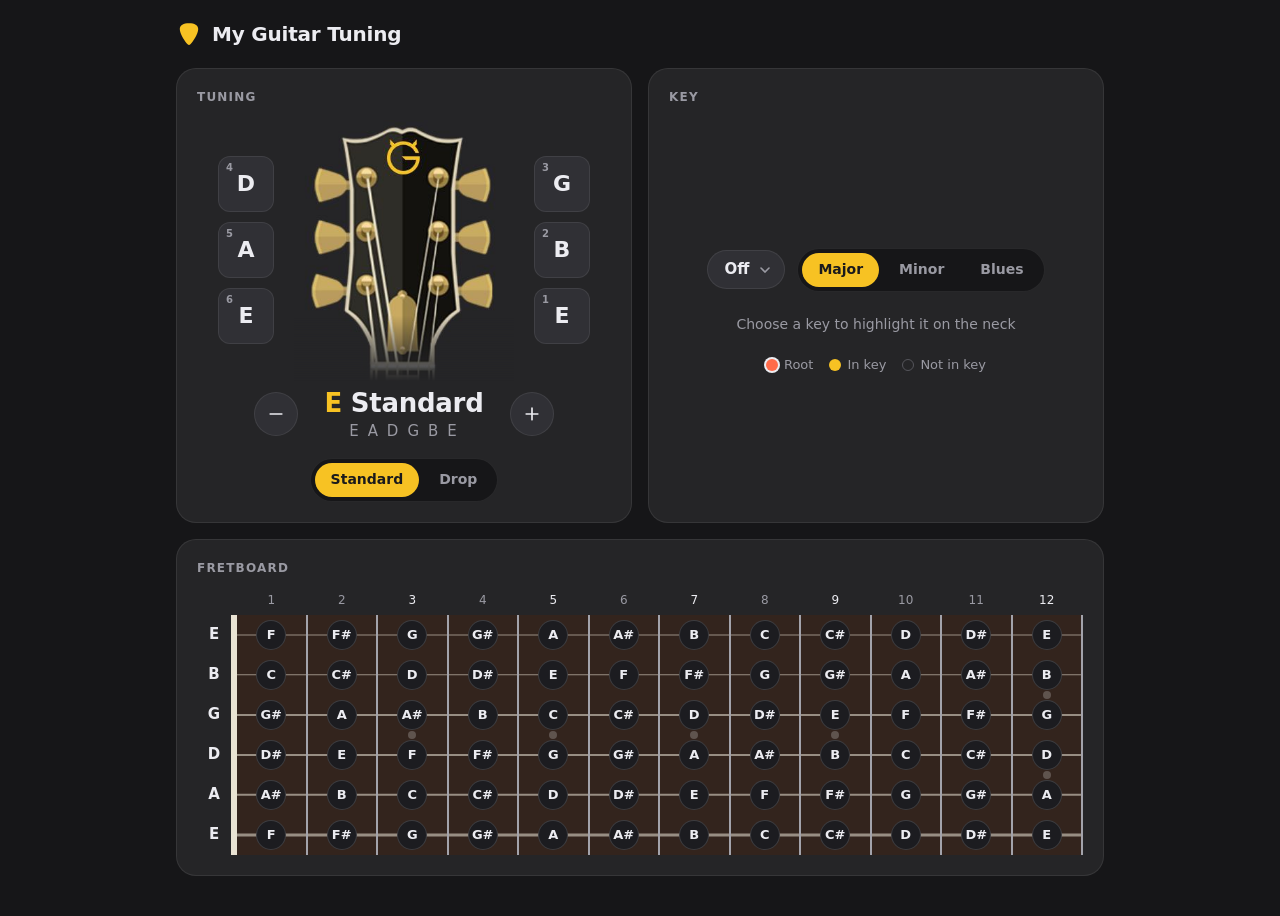
==== index.html @ 1405ee87 "Add key highlighting and redesign the UI Key highlighting: - choose a root (or Off) and Major / Mino" ====
<!DOCTYPE html>
<html lang="en">

<head>
    <meta charset="UTF-8">
    <meta name="viewport" content="width=device-width, initial-scale=1.0">
    <meta name="theme-color" content="#161618">
    <title>My Guitar Tuning</title>
    <link rel="icon" href="img/favicon.svg" type="image/svg+xml">
    <link rel="icon" href="img/favicon.png" sizes="64x64">
    <link rel="stylesheet" href="./css/reset.css">
    <link rel="stylesheet" href="./css/style.css">
    <link rel="stylesheet" href="./css/neck.css">
    <!-- neck.js раньше main.js: main.js при запуске вызывает highlightKey() из neck.js -->
    <script defer src="js/neck.js"></script>
    <script defer src="js/main.js"></script>
</head>

<body>
    <header class="header">
        <div class="container header__inner">
            <svg class="header__logo" viewBox="0 0 24 24" aria-hidden="true">
                <path d="M12 2C6.9 2 3.5 3.7 3.5 7.3c0 4.8 5.1 12 7.2 14.1a1.8 1.8 0 0 0 2.6 0c2.1-2.1 7.2-9.3 7.2-14.1C20.5 3.7 17.1 2 12 2z" fill="currentColor"/>
            </svg>
            <h1 class="header__title">My Guitar Tuning</h1>
        </div>
    </header>

    <main class="main container">
        <section class="card tuning" aria-labelledby="tuningTitle">
            <h2 class="card__title" id="tuningTitle">Tuning</h2>
            <div class="app__inner">
                <ul class="app__notes">
                    <li class="app__notes-item app__notes-item_string4" data-string="4">D</li>
                    <li class="app__notes-item app__notes-item_string5" data-string="5">A</li>
                    <li class="app__notes-item app__notes-item_string6" data-string="6">E</li>
                </ul>

                <img class="app__img" src="img/img.JPG" alt="Изображение головки грифа гитары">

                <ul class="app__notes">
                    <li class="app__notes-item app__notes-item_string3" data-string="3">G</li>
                    <li class="app__notes-item app__notes-item_string2" data-string="2">B</li>
                    <li class="app__notes-item app__notes-item_string1" data-string="1">E</li>
                </ul>
            </div>

            <div class="control">
                <button class="control__btn control__btn_prev" aria-label="Tune down a semitone">
                    <svg viewBox="0 0 24 24" aria-hidden="true"><path d="M5 12h14"/></svg>
                </button>
                <div class="control__title">
                    <div class="control__name">
                        <span class="control__drop" hidden>Drop</span>
                        <span class="control__root" id="currentTuning">E</span>
                        <span class="control__std">Standard</span>
                    </div>
                    <span class="control__notes">E A D G B E</span>
                </div>
                <button class="control__btn control__btn_next" aria-label="Tune up a semitone">
                    <svg viewBox="0 0 24 24" aria-hidden="true"><path d="M12 5v14M5 12h14"/></svg>
                </button>
            </div>

            <div class="segmented tuning-type" role="group" aria-label="Tuning type">
                <button class="segmented__btn" data-drop="false" aria-pressed="true">Standard</button>
                <button class="segmented__btn" data-drop="true" aria-pressed="false">Drop</button>
            </div>
        </section>

        <section class="card key" aria-labelledby="keyTitle">
            <h2 class="card__title" id="keyTitle">Key</h2>
            <div class="key__body">
                <div class="key__inner">
                    <select class="key__select" id="keyRoot" aria-label="Key root note">
                        <option value="">Off</option>
                            <option>C</option>
                            <option>C#</option>
                            <option>D</option>
                            <option>D#</option>
                            <option>E</option>
                            <option>F</option>
                            <option>F#</option>
                            <option>G</option>
                            <option>G#</option>
                            <option>A</option>
                            <option>A#</option>
                            <option>B</option>
                    </select>
                    <div class="segmented key__types" role="group" aria-label="Scale">
                        <button class="segmented__btn" data-scale="major" aria-pressed="true">Major</button>
                        <button class="segmented__btn" data-scale="minor" aria-pressed="false">Minor</button>
                        <button class="segmented__btn" data-scale="blues" aria-pressed="false">Blues</button>
                    </div>
                </div>
                <div class="key__notes" aria-live="polite">
                    <span class="key__hint">Choose a key to highlight it on the neck</span>
                </div>
                <ul class="key__legend">
                    <li class="key__legend-item key__legend-item_root">Root</li>
                    <li class="key__legend-item key__legend-item_scale">In key</li>
                    <li class="key__legend-item key__legend-item_out">Not in key</li>
                </ul>
            </div>
        </section>

        <section class="card guitar-neck" aria-labelledby="neckTitle">
            <h2 class="card__title" id="neckTitle">Fretboard</h2>
            <div class="guitar-neck__inner">
                <div class="fret fret_0">
                    <div class="string string1">
                        <!-- <div class="fret-number">0</div> -->
                        <div class="note">E</div>
                    </div>
                    <div class="string string2">
                        <div class="note">B</div>
                    </div>
                    <div class="string string3">
                        <div class="note">G</div>
                    </div>
                    <div class="string string4">
                        <div class="note">D</div>
                    </div>
                    <div class="string string5">
                        <div class="note">A</div>
                    </div>
                    <div class="string string6">
                        <div class="note">E</div>
                    </div>
                </div>
                <div class="fret fret_1">
                    <div class="string string1">
                        <div class="fret-number">1</div>
                        <div class="note">F</div>
                    </div>
                    <div class="string string2">
                        <div class="note">C</div>
                    </div>
                    <div class="string string3">
                        <div class="note">G#</div>
                    </div>
                    <div class="string string4">
                        <div class="note">D#</div>
                    </div>
                    <div class="string string5">
                        <div class="note">A#</div>
                    </div>
                    <div class="string string6">
                        <div class="note">F</div>
                    </div>
                </div>
                <div class="fret fret_2">
                    <div class="string string1">
                        <div class="fret-number">2</div>
                        <div class="note">F#</div>
                    </div>
                    <div class="string string2">
                        <div class="note">C#</div>
                    </div>
                    <div class="string string3">
                        <div class="note">A</div>
                    </div>
                    <div class="string string4">
                        <div class="note">E</div>
                    </div>
                    <div class="string string5">
                        <div class="note">B</div>
                    </div>
                    <div class="string string6">
                        <div class="note">F#</div>
                    </div>
                </div>
                <div class="fret fret_3">
                    <div class="string string1">
                        <div class="fret-number">3</div>
                        <div class="note">G</div>
                    </div>
                    <div class="string string2">
                        <div class="note">D</div>
                    </div>
                    <div class="string string3">
                        <div class="note">A#</div>
                    </div>
                    <div class="string string4">
                        <div class="note">F</div>
                    </div>
                    <div class="string string5">
                        <div class="note">C</div>
                    </div>
                    <div class="string string6">
                        <div class="note">G</div>
                    </div>
                </div>
                <div class="fret fret_4">
                    <div class="string string1">
                        <div class="fret-number">4</div>
                        <div class="note">G#</div>
                    </div>
                    <div class="string string2">
                        <div class="note">D#</div>
                    </div>
                    <div class="string string3">
                        <div class="note">B</div>
                    </div>
                    <div class="string string4">
                        <div class="note">F#</div>
                    </div>
                    <div class="string string5">
                        <div class="note">C#</div>
                    </div>
                    <div class="string string6">
                        <div class="note">G#</div>
                    </div>
                </div>
                <div class="fret fret_5">
                    <div class="string string1">
                        <div class="fret-number">5</div>
                        <div class="note">A</div>
                    </div>
                    <div class="string string2">
                        <div class="note">E</div>
                    </div>
                    <div class="string string3">
                        <div class="note">C</div>
                    </div>
                    <div class="string string4">
                        <div class="note">G</div>
                    </div>
                    <div class="string string5">
                        <div class="note">D</div>
                    </div>
                    <div class="string string6">
                        <div class="note">A</div>
                    </div>
                </div>
                <div class="fret fret_6">
                    <div class="string string1">
                        <div class="fret-number">6</div>
                        <div class="note">A#</div>
                    </div>
                    <div class="string string2">
                        <div class="note">F</div>
                    </div>
                    <div class="string string3">
                        <div class="note">C#</div>
                    </div>
                    <div class="string string4">
                        <div class="note">G#</div>
                    </div>
                    <div class="string string5">
                        <div class="note">D#</div>
                    </div>
                    <div class="string string6">
                        <div class="note">A#</div>
                    </div>
                </div>
                <div class="fret fret_7">
                    <div class="string string1">
                        <div class="fret-number">7</div>
                        <div class="note">B</div>
                    </div>
                    <div class="string string2">
                        <div class="note">F#</div>
                    </div>
                    <div class="string string3">
                        <div class="note">D</div>
                    </div>
                    <div class="string string4">
                        <div class="note">A</div>
                    </div>
                    <div class="string string5">
                        <div class="note">E</div>
                    </div>
                    <div class="string string6">
                        <div class="note">B</div>
                    </div>
                </div>
                <div class="fret fret_8">
                    <div class="string string1">
                        <div class="fret-number">8</div>
                        <div class="note">C</div>
                    </div>
                    <div class="string string2">
                        <div class="note">G</div>
                    </div>
                    <div class="string string3">
                        <div class="note">D#</div>
                    </div>
                    <div class="string string4">
                        <div class="note">A#</div>
                    </div>
                    <div class="string string5">
                        <div class="note">F</div>
                    </div>
                    <div class="string string6">
                        <div class="note">C</div>
                    </div>
                </div>
                <div class="fret fret_9">
                    <div class="string string1">
                        <div class="fret-number">9</div>
                        <div class="note">C#</div>
                    </div>
                    <div class="string string2">
                        <div class="note">G#</div>
                    </div>
                    <div class="string string3">
                        <div class="note">E</div>
                    </div>
                    <div class="string string4">
                        <div class="note">B</div>
                    </div>
                    <div class="string string5">
                        <div class="note">F#</div>
                    </div>
                    <div class="string string6">
                        <div class="note">C#</div>
                    </div>
                </div>
                <div class="fret fret_10">
                    <div class="string string1">
                        <div class="fret-number">10</div>
                        <div class="note">D</div>
                    </div>
                    <div class="string string2">
                        <div class="note">A</div>
                    </div>
                    <div class="string string3">
                        <div class="note">F</div>
                    </div>
                    <div class="string string4">
                        <div class="note">C</div>
                    </div>
                    <div class="string string5">
                        <div class="note">G</div>
                    </div>
                    <div class="string string6">
                        <div class="note">D</div>
                    </div>
                </div>
                <div class="fret fret_11">
                    <div class="string string1">
                        <div class="fret-number">11</div>
                        <div class="note">D#</div>
                    </div>
                    <div class="string string2">
                        <div class="note">A#</div>
                    </div>
                    <div class="string string3">
                        <div class="note">F#</div>
                    </div>
                    <div class="string string4">
                        <div class="note">C#</div>
                    </div>
                    <div class="string string5">
                        <div class="note">G#</div>
                    </div>
                    <div class="string string6">
                        <div class="note">D#</div>
                    </div>
                </div>
                <div class="fret fret_12">
                    <div class="string string1">
                        <div class="fret-number">12</div>
                        <div class="note">E</div>
                    </div>
                    <div class="string string2">
                        <div class="note">B</div>
                    </div>
                    <div class="string string3">
                        <div class="note">G</div>
                    </div>
                    <div class="string string4">
                        <div class="note">D</div>
                    </div>
                    <div class="string string5">
                        <div class="note">A</div>
                    </div>
                    <div class="string string6">
                        <div class="note">E</div>
                    </div>
                </div>
            </div>
        </section>
    </main>
</body>

</html>
---- css/style.css ----
:root {
  color-scheme: dark;

  /* поверхности */
  --page: #161618;
  --surface: #252527; /* = фон картинки img.JPG: не менять, иначе вокруг картинки будет виден прямоугольник */
  --surface-2: #303035;
  --surface-3: #3b3b41;
  --line: rgba(255, 255, 255, 0.08);

  /* текст */
  --text: #ececf1;
  --text-muted: #9a9aa3;

  /* акценты */
  --accent: #f7c223;      /* золотой, как логотип на головке грифа */
  --accent-ink: #1a1a1c;  /* текст на золотой/красной заливке */
  --root: #ff6b4a;        /* тоника выбранной тональности */
  --muted: #55555b;       /* ноты не из тональности */

  --radius: 20px;
  --radius-sm: 12px;
  --ease: 0.18s ease;
}

html {
  box-sizing: border-box;
  -webkit-text-size-adjust: 100%;
}

*,
*::before,
*::after {
  box-sizing: inherit;
}

[hidden] {
  display: none !important;
}

a {
  color: inherit;
  text-decoration: none;
}

li {
  list-style: none;
}

img {
  max-width: 100%;
}

button {
  color: inherit;
  font: inherit;
  background-color: transparent;
  border: none;
  cursor: pointer;
  padding: 0;
}

:focus-visible {
  outline: 2px solid var(--accent);
  outline-offset: 2px;
}

body {
  font-family: system-ui, -apple-system, "Segoe UI", Roboto, "Helvetica Neue", Arial, sans-serif;
  font-size: 16px;
  line-height: 1.4;
  color: var(--text);
  background-color: var(--page);
  -webkit-font-smoothing: antialiased;
}

.container {
  max-width: 960px;
  padding: 0 16px;
  margin: 0 auto;
}

/* шапка */
.header {
  padding: 20px 0 4px;
}

.header__inner {
  display: flex;
  align-items: center;
  gap: 10px;
}

.header__logo {
  flex: none;
  width: 26px;
  height: 26px;
  color: var(--accent);
}

.header__title {
  font-size: 20px;
  font-weight: 700;
  letter-spacing: -0.01em;
}

/* сетка карточек: на широком экране «Tuning» и «Key» рядом, гриф во всю ширину */
.main {
  display: grid;
  gap: 16px;
  padding-top: 16px;
  padding-bottom: 40px;
}

.card {
  min-width: 0;
  padding: 20px;
  background-color: var(--surface);
  border: 1px solid var(--line);
  border-radius: var(--radius);
}

.card__title {
  margin-bottom: 14px;
  font-size: 12px;
  font-weight: 600;
  letter-spacing: 0.1em;
  text-transform: uppercase;
  color: var(--text-muted);
}

/* сегментный переключатель: активная кнопка — aria-pressed="true" */
.segmented {
  display: flex;
  width: fit-content;
  gap: 4px;
  padding: 4px;
  background-color: var(--page);
  border: 1px solid var(--line);
  border-radius: 999px;
}

.segmented__btn {
  padding: 7px 16px;
  border-radius: 999px;
  font-size: 14px;
  font-weight: 600;
  color: var(--text-muted);
  transition: background-color var(--ease), color var(--ease);
}

.segmented__btn[aria-pressed="true"] {
  background-color: var(--accent);
  color: var(--accent-ink);
}

/* карточка строя */
.app__inner {
  display: flex;
  align-items: center;
  justify-content: center;
  gap: 20px;
}

.app__notes {
  display: flex;
  flex-direction: column;
  gap: 10px;
}

.app__notes-item {
  position: relative;
  width: 56px;
  height: 56px;
  display: grid;
  place-items: center;
  background-color: var(--surface-2);
  border: 1px solid var(--line);
  border-radius: var(--radius-sm);
  font-size: 22px;
  font-weight: 600;
}

/* номер струны в углу; текст окошка перезаписывает JS, псевдоэлемент остаётся */
.app__notes-item::before {
  content: attr(data-string);
  position: absolute;
  top: 4px;
  left: 7px;
  font-size: 10px;
  font-weight: 600;
  color: var(--text-muted);
}

.app__img {
  display: block;
  width: 220px;
  min-width: 0;
  /* гриф на картинке плавно растворяется внизу, а не обрезается */
  -webkit-mask-image: linear-gradient(to bottom, #000 75%, transparent);
  mask-image: linear-gradient(to bottom, #000 75%, transparent);
}

.control {
  display: flex;
  align-items: center;
  justify-content: center;
  gap: 16px;
  margin-top: 4px;
}

.control__btn {
  flex: none;
  width: 44px;
  height: 44px;
  display: grid;
  place-items: center;
  background-color: var(--surface-2);
  border: 1px solid var(--line);
  border-radius: 50%;
  transition: background-color var(--ease), transform 0.1s ease;
}

.control__btn svg {
  width: 20px;
  height: 20px;
  fill: none;
  stroke: currentColor;
  stroke-width: 2;
  stroke-linecap: round;
}

.control__btn:active {
  transform: scale(0.94);
}

.control__title {
  min-width: 180px;
  text-align: center;
}

.control__name {
  font-size: 26px;
  font-weight: 700;
  letter-spacing: -0.01em;
}

.control__root {
  color: var(--accent);
}

.control__notes {
  display: block;
  font-size: 15px;
  letter-spacing: 0.14em;
  color: var(--text-muted);
}

.tuning-type {
  margin: 16px auto 0;
}

/* карточка тональности */
.key {
  display: flex;
  flex-direction: column;
}

.key__body {
  flex: 1;
  display: flex;
  flex-direction: column;
  justify-content: center;
  gap: 16px;
}

.key__inner {
  display: flex;
  flex-wrap: wrap;
  align-items: center;
  justify-content: center;
  gap: 12px;
}

/* стрелка — svg цвета --text-muted */
.key__select {
  -webkit-appearance: none;
  appearance: none;
  padding: 8px 34px 8px 16px;
  background: var(--surface-2) url("data:image/svg+xml,%3Csvg xmlns='http://www.w3.org/2000/svg' width='10' height='6'%3E%3Cpath d='M1 1l4 4 4-4' fill='none' stroke='%239a9aa3' stroke-width='1.6' stroke-linecap='round'/%3E%3C/svg%3E") no-repeat right 14px center;
  border: 1px solid var(--line);
  border-radius: 999px;
  font: inherit;
  font-size: 15px;
  font-weight: 600;
  color: var(--text);
  cursor: pointer;
  transition: background-color var(--ease);
}

.key__select option {
  color: var(--text);
  background-color: var(--surface);
}

.key__notes {
  display: flex;
  flex-wrap: wrap;
  justify-content: center;
  gap: 6px;
  min-height: 32px;
}

/* ноты гаммы — фишки тех же цветов, что и на грифе */
.key__note {
  min-width: 32px;
  height: 32px;
  padding: 0 8px;
  display: grid;
  place-items: center;
  background-color: var(--accent);
  border-radius: 999px;
  font-size: 14px;
  font-weight: 700;
  color: var(--accent-ink);
}

.key__note_root {
  background-color: var(--root);
  box-shadow: inset 0 0 0 2px var(--text);
}

.key__hint {
  font-size: 14px;
  line-height: 32px;
  color: var(--text-muted);
}

.key__legend {
  display: flex;
  flex-wrap: wrap;
  justify-content: center;
  gap: 6px 16px;
  font-size: 13px;
  color: var(--text-muted);
}

.key__legend-item {
  display: flex;
  align-items: center;
  gap: 6px;
}

.key__legend-item::before {
  content: "";
  width: 12px;
  height: 12px;
  border-radius: 50%;
}

.key__legend-item_root::before {
  background-color: var(--root);
  box-shadow: 0 0 0 2px var(--text);
}

.key__legend-item_scale::before {
  background-color: var(--accent);
}

.key__legend-item_out::before {
  border: 1px solid var(--muted);
}

/* наведение — только там, где есть мышь */
@media (hover: hover) {
  .segmented__btn:hover:not([aria-pressed="true"]) {
    color: var(--text);
  }

  .control__btn:hover,
  .key__select:hover {
    background-color: var(--surface-3);
  }
}

@media (min-width: 900px) {
  .main {
    grid-template-columns: 1fr 1fr;
  }

  .guitar-neck {
    grid-column: 1 / -1;
  }
}

@media (max-width: 400px) {
  .card {
    padding: 16px;
  }

  .app__inner {
    gap: 12px;
  }

  .app__notes-item {
    width: 48px;
    height: 48px;
    font-size: 20px;
  }

  .app__img {
    width: 170px;
  }

  .control {
    gap: 8px;
  }

  .control__title {
    min-width: 0;
  }

  .control__name {
    font-size: 22px;
  }
}

@media (prefers-reduced-motion: reduce) {
  *,
  *::before,
  *::after {
    transition: none !important;
  }
}
---- css/neck.css ----
/* Гриф. Две раскладки на одной разметке:
   - горизонтальная (по умолчанию): лады — колонки, струны — строки, 1-я (тонкая E) сверху;
   - вертикальная (≤ 560px): лады — строки сверху вниз, струны — колонки, 6-я слева, как в аккордовых схемах.
   Размеры — переменные на .guitar-neck__inner, media-запросы меняют только их и направление. */
.guitar-neck__inner {
    --board: #33241d;            /* палисандровая накладка */
    --fret-wire: #a3a3ab;
    --nut: #e9e3d3;              /* костяной порожек */
    --string: rgba(236, 230, 216, 0.55);
    --inlay: rgba(255, 255, 255, 0.22);
    --open-size: 40px;           /* колонка открытых струн (лад 0) */
    --row: 40px;                 /* расстояние между струнами */
    --note: 30px;
    --note-font: 13px;

    display: flex;
    padding-top: 24px;           /* место под номера ладов */
}

.fret {
    position: relative;
    flex: 1 1 0;
    min-width: 0;
    background-color: var(--board);
    border-right: 2px solid var(--fret-wire);
}

.fret_0 {
    flex: 0 0 var(--open-size);
    background-color: transparent;
    border-right: 6px solid var(--nut);
}

.string {
    position: relative;
    height: var(--row);
}

/* струна — линия через центр клетки, толщина растёт от 1-й к 6-й */
.string::before {
    content: "";
    position: absolute;
    top: 50%;
    left: 0;
    right: 0;
    height: var(--gauge);
    transform: translateY(-50%);
    background-color: var(--string);
}

.string1 { --gauge: 1px; }
.string2 { --gauge: 1.5px; }
.string3 { --gauge: 2px; }
.string4 { --gauge: 2px; }
.string5 { --gauge: 2.5px; }
.string6 { --gauge: 3px; }

.fret_0 .string::before {
    display: none;
}

/* перламутровые точки: одна на 3, 5, 7, 9 ладу, две на 12-м */
.fret_3::after,
.fret_5::after,
.fret_7::after,
.fret_9::after,
.fret_12::before,
.fret_12::after {
    content: "";
    position: absolute;
    top: 50%;
    left: 50%;
    width: 8px;  /* помещается в зазор между кружками нот на любой ширине */
    height: 8px;
    border-radius: 50%;
    background-color: var(--inlay);
    transform: translate(-50%, -50%);
}

.fret_12::before { top: 33.333%; }
.fret_12::after { top: 66.667%; }

/* номер лада стоит в клетке 1-й струны и выносится за край грифа */
.fret-number {
    position: absolute;
    bottom: 100%;
    left: 0;
    right: 0;
    padding-bottom: 6px;
    text-align: center;
    font-size: 12px;
    font-variant-numeric: tabular-nums;
    color: var(--text-muted);
}

.fret_3 .fret-number,
.fret_5 .fret-number,
.fret_7 .fret-number,
.fret_9 .fret-number,
.fret_12 .fret-number {
    color: var(--text);
}

.note {
    position: absolute;
    top: 50%;
    left: 50%;
    z-index: 1;
    width: var(--note);
    height: var(--note);
    display: grid;
    place-items: center;
    transform: translate(-50%, -50%);
    background-color: #1c1c20;
    border: 1px solid rgba(255, 255, 255, 0.14);
    border-radius: 50%;
    font-size: var(--note-font);
    font-weight: 600;
    line-height: 1;
    transition: background-color var(--ease), border-color var(--ease), color var(--ease), box-shadow var(--ease);
}

/* открытые струны — подписи без кружка */
.fret_0 .note {
    background-color: transparent;
    border-color: transparent;
    font-size: 15px;
    font-weight: 700;
}

/* Подсветка тональности. Классы ставит highlightKey() из neck.js.
   Красная заливка с кольцом — тоника, золотая — остальные ноты тональности, серые — не из тональности. */
.note.note_scale {
    background-color: var(--accent);
    border-color: var(--accent);
    color: var(--accent-ink);
}

.note.note_root {
    background-color: var(--root);
    border-color: var(--root);
    color: var(--accent-ink);
    font-weight: 700;
    /* кольцо — чтобы тонику было видно и без различения красного и жёлтого */
    box-shadow: 0 0 0 2px var(--text);
}

.note.note_out {
    border-color: rgba(255, 255, 255, 0.06);
    color: var(--muted);
}

/* на ладу 0 кружков нет — те же цвета у текста */
.fret_0 .note.note_scale,
.fret_0 .note.note_root,
.fret_0 .note.note_out {
    background-color: transparent;
    border-color: transparent;
    box-shadow: none;
}

.fret_0 .note.note_scale { color: var(--accent); }
.fret_0 .note.note_root { color: var(--root); }

@media (max-width: 760px) {
    .guitar-neck__inner {
        --open-size: 34px;
        --row: 36px;
        --note: 26px;
        --note-font: 12px;
    }
}

/* телефоны: гриф вертикально */
@media (max-width: 560px) {
    .guitar-neck__inner {
        --open-size: 40px;       /* высота строки открытых струн */
        --fret-size: 46px;       /* высота лада */
        --note: 30px;
        --note-font: 13px;

        flex-direction: column;
        padding-top: 0;
        padding-right: 28px;     /* место под номера ладов справа */
    }

    .fret {
        display: flex;
        flex: 0 0 var(--fret-size);
        flex-direction: row-reverse; /* в разметке струны идут 1→6, а слева должна быть 6-я */
        border-right: none;
        border-bottom: 2px solid var(--fret-wire);
    }

    .fret_0 {
        flex-basis: var(--open-size);
        border-right: none;
        border-bottom: 6px solid var(--nut);
    }

    .string {
        flex: 1 1 0;
        height: auto;
    }

    .string::before {
        top: 0;
        bottom: 0;
        left: 50%;
        right: auto;
        width: var(--gauge);
        height: auto;
        transform: translateX(-50%);
    }

    .fret-number {
        top: 50%;
        bottom: auto;
        left: 100%;
        right: auto;
        padding: 0 0 0 10px;
        transform: translateY(-50%);
        text-align: left;
    }

    .fret_12::before { top: 50%; left: 33.333%; }
    .fret_12::after { top: 50%; left: 66.667%; }
}

@media (max-width: 360px) {
    .guitar-neck__inner {
        --note: 28px;
        --note-font: 12px;
    }
}
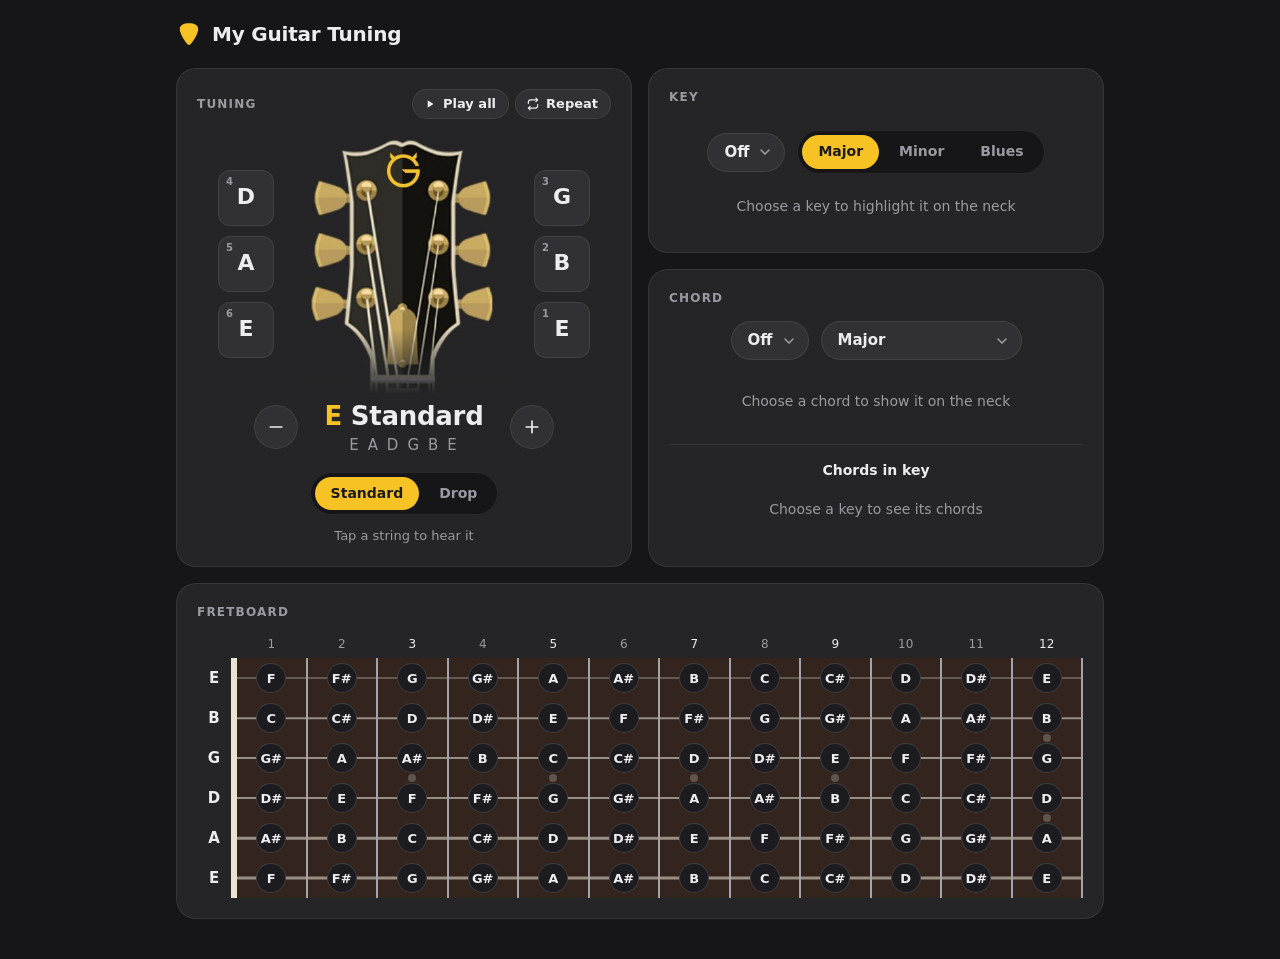
==== commit 8ed72852: "Звук, теория, правки грифа и стилей" ====
--- a/index.html
+++ b/index.html
@@ -11,9 +11,12 @@
     <link rel="stylesheet" href="./css/reset.css">
     <link rel="stylesheet" href="./css/style.css">
     <link rel="stylesheet" href="./css/neck.css">
-    <!-- neck.js раньше main.js: main.js при запуске вызывает highlightKey() из neck.js -->
+    <!-- порядок важен: theory.js → neck.js → main.js (main.js при запуске вызывает highlightNeck() из neck.js) -->
+    <script defer src="js/theory.js"></script>
     <script defer src="js/neck.js"></script>
     <script defer src="js/main.js"></script>
+    <!-- звук струн; от порядка не зависит, NOTES использует только при клике -->
+    <script defer src="js/sound.js"></script>
 </head>
 
 <body>
@@ -28,21 +31,33 @@
 
     <main class="main container">
         <section class="card tuning" aria-labelledby="tuningTitle">
-            <h2 class="card__title" id="tuningTitle">Tuning</h2>
+            <div class="card__head">
+                <h2 class="card__title" id="tuningTitle">Tuning</h2>
+                <div class="sound">
+                    <button class="sound__btn sound__all" type="button">
+                        <svg viewBox="0 0 24 24" aria-hidden="true"><path d="M8 5.5v13l10-6.5z"/></svg>
+                        Play all
+                    </button>
+                    <button class="sound__btn sound__repeat" type="button" aria-pressed="false">
+                        <svg viewBox="0 0 24 24" aria-hidden="true"><path d="M17 2l3 3-3 3M4 11V9a4 4 0 0 1 4-4h12M7 22l-3-3 3-3M20 13v2a4 4 0 0 1-4 4H4"/></svg>
+                        Repeat
+                    </button>
+                </div>
+            </div>
             <div class="app__inner">
-                <ul class="app__notes">
-                    <li class="app__notes-item app__notes-item_string4" data-string="4">D</li>
-                    <li class="app__notes-item app__notes-item_string5" data-string="5">A</li>
-                    <li class="app__notes-item app__notes-item_string6" data-string="6">E</li>
-                </ul>
+                <div class="app__notes" role="group" aria-label="Strings — tap to hear">
+                    <button class="app__notes-item app__notes-item_string4" type="button" data-string="4">D</button>
+                    <button class="app__notes-item app__notes-item_string5" type="button" data-string="5">A</button>
+                    <button class="app__notes-item app__notes-item_string6" type="button" data-string="6">E</button>
+                </div>
 
                 <img class="app__img" src="img/img.JPG" alt="Изображение головки грифа гитары">
 
-                <ul class="app__notes">
-                    <li class="app__notes-item app__notes-item_string3" data-string="3">G</li>
-                    <li class="app__notes-item app__notes-item_string2" data-string="2">B</li>
-                    <li class="app__notes-item app__notes-item_string1" data-string="1">E</li>
-                </ul>
+                <div class="app__notes" role="group" aria-label="Strings — tap to hear">
+                    <button class="app__notes-item app__notes-item_string3" type="button" data-string="3">G</button>
+                    <button class="app__notes-item app__notes-item_string2" type="button" data-string="2">B</button>
+                    <button class="app__notes-item app__notes-item_string1" type="button" data-string="1">E</button>
+                </div>
             </div>
 
             <div class="control">
@@ -66,13 +81,15 @@
                 <button class="segmented__btn" data-drop="false" aria-pressed="true">Standard</button>
                 <button class="segmented__btn" data-drop="true" aria-pressed="false">Drop</button>
             </div>
+
+            <p class="sound__status" aria-live="polite">Tap a string to hear it</p>
         </section>
 
         <section class="card key" aria-labelledby="keyTitle">
             <h2 class="card__title" id="keyTitle">Key</h2>
             <div class="key__body">
                 <div class="key__inner">
-                    <select class="key__select" id="keyRoot" aria-label="Key root note">
+                    <select class="select" id="keyRoot" aria-label="Key root note">
                         <option value="">Off</option>
                             <option>C</option>
                             <option>C#</option>
@@ -94,18 +111,54 @@
                     </div>
                 </div>
                 <div class="key__notes" aria-live="polite">
-                    <span class="key__hint">Choose a key to highlight it on the neck</span>
-                </div>
-                <ul class="key__legend">
-                    <li class="key__legend-item key__legend-item_root">Root</li>
-                    <li class="key__legend-item key__legend-item_scale">In key</li>
-                    <li class="key__legend-item key__legend-item_out">Not in key</li>
-                </ul>
+                    <span class="hint">Choose a key to highlight it on the neck</span>
+                </div>
             </div>
         </section>
 
+        <section class="card chord" aria-labelledby="chordTitle">
+            <h2 class="card__title" id="chordTitle">Chord</h2>
+            <div class="chord__inner">
+                <select class="select" id="chordRoot" aria-label="Chord root note">
+                    <option value="">Off</option>
+                        <option>C</option>
+                        <option>C#</option>
+                        <option>D</option>
+                        <option>D#</option>
+                        <option>E</option>
+                        <option>F</option>
+                        <option>F#</option>
+                        <option>G</option>
+                        <option>G#</option>
+                        <option>A</option>
+                        <option>A#</option>
+                        <option>B</option>
+                </select>
+                <!-- типы аккордов добавляет neck.js из CHORDS (theory.js) -->
+                <select class="select" id="chordQuality" aria-label="Chord type"></select>
+            </div>
+            <div class="chord__notes" aria-live="polite">
+                <span class="hint">Choose a chord to show it on the neck</span>
+            </div>
+            <div class="chord__key">
+                <div class="chord__key-head">
+                    <span class="chord__key-title">Chords in key</span>
+                    <div class="segmented segmented_small chord__size" role="group" aria-label="Chord size" hidden>
+                        <button class="segmented__btn" data-size="3" aria-pressed="true">Triads</button>
+                        <button class="segmented__btn" data-size="4" aria-pressed="false">7th</button>
+                    </div>
+                </div>
+                <div class="chord__list">
+                    <span class="hint">Choose a key to see its chords</span>
+                </div>
+            </div>
+        </section>
+
         <section class="card guitar-neck" aria-labelledby="neckTitle">
-            <h2 class="card__title" id="neckTitle">Fretboard</h2>
+            <div class="card__head">
+                <h2 class="card__title" id="neckTitle">Fretboard</h2>
+                <ul class="legend" aria-label="Legend" hidden></ul>
+            </div>
             <div class="guitar-neck__inner">
                 <div class="fret fret_0">
                     <div class="string string1">
--- a/css/style.css
+++ b/css/style.css
@@ -129,6 +129,20 @@
   color: var(--text-muted);
 }
 
+/* заголовок карточки с чем-то справа (легенда над грифом) */
+.card__head {
+  display: flex;
+  flex-wrap: wrap;
+  align-items: center;
+  justify-content: space-between;
+  gap: 8px 16px;
+  margin-bottom: 14px;
+}
+
+.card__head .card__title {
+  margin-bottom: 0;
+}
+
 /* сегментный переключатель: активная кнопка — aria-pressed="true" */
 .segmented {
   display: flex;
@@ -152,6 +166,11 @@
 .segmented__btn[aria-pressed="true"] {
   background-color: var(--accent);
   color: var(--accent-ink);
+}
+
+.segmented_small .segmented__btn {
+  padding: 4px 12px;
+  font-size: 13px;
 }
 
 /* карточка строя */
@@ -179,6 +198,33 @@
   border-radius: var(--radius-sm);
   font-size: 22px;
   font-weight: 600;
+  /* окошко — кнопка: по клику звучит струна (sound.js) */
+  cursor: pointer;
+  transition: background-color var(--ease), border-color var(--ease), color var(--ease), box-shadow var(--ease);
+}
+
+/* струна повторяется в режиме Repeat */
+.app__notes-item_active {
+  border-color: var(--accent);
+  color: var(--accent);
+  box-shadow: 0 0 0 3px rgba(247, 194, 35, 0.25);
+}
+
+/* вспышка в момент щипка */
+.app__notes-item_plucked {
+  animation: pluck 0.7s ease-out;
+}
+
+@keyframes pluck {
+  0% {
+    border-color: var(--accent);
+    color: var(--accent);
+    box-shadow: 0 0 0 0 rgba(247, 194, 35, 0.6);
+  }
+
+  100% {
+    box-shadow: 0 0 0 12px rgba(247, 194, 35, 0);
+  }
 }
 
 /* номер струны в углу; текст окошка перезаписывает JS, псевдоэлемент остаётся */
@@ -260,6 +306,55 @@
   margin: 16px auto 0;
 }
 
+/* звук: кнопки в заголовке карточки и строка с нотой и частотой под переключателем */
+.sound {
+  display: flex;
+  gap: 6px;
+}
+
+.sound__btn {
+  display: inline-flex;
+  align-items: center;
+  gap: 6px;
+  padding: 5px 12px 5px 10px;
+  background-color: var(--surface-2);
+  border: 1px solid var(--line);
+  border-radius: 999px;
+  font-size: 13px;
+  font-weight: 600;
+  transition: background-color var(--ease), color var(--ease);
+}
+
+.sound__btn svg {
+  width: 14px;
+  height: 14px;
+  fill: none;
+  stroke: currentColor;
+  stroke-width: 2;
+  stroke-linecap: round;
+  stroke-linejoin: round;
+}
+
+.sound__all svg {
+  fill: currentColor;
+  stroke: none;
+}
+
+.sound__btn[aria-pressed="true"] {
+  background-color: var(--accent);
+  border-color: var(--accent);
+  color: var(--accent-ink);
+}
+
+.sound__status {
+  min-height: 18px;
+  margin-top: 12px;
+  text-align: center;
+  font-size: 13px;
+  font-variant-numeric: tabular-nums;
+  color: var(--text-muted);
+}
+
 /* карточка тональности */
 .key {
   display: flex;
@@ -282,8 +377,8 @@
   gap: 12px;
 }
 
-/* стрелка — svg цвета --text-muted */
-.key__select {
+/* выпадающий список; стрелка — svg цвета --text-muted */
+.select {
   -webkit-appearance: none;
   appearance: none;
   padding: 8px 34px 8px 16px;
@@ -298,21 +393,13 @@
   transition: background-color var(--ease);
 }
 
-.key__select option {
+.select option {
   color: var(--text);
   background-color: var(--surface);
 }
 
-.key__notes {
-  display: flex;
-  flex-wrap: wrap;
-  justify-content: center;
-  gap: 6px;
-  min-height: 32px;
-}
-
-/* ноты гаммы — фишки тех же цветов, что и на грифе */
-.key__note {
+/* фишка ноты — тех же цветов, что и на грифе */
+.chip {
   min-width: 32px;
   height: 32px;
   padding: 0 8px;
@@ -325,49 +412,155 @@
   color: var(--accent-ink);
 }
 
-.key__note_root {
+.chip_root {
   background-color: var(--root);
   box-shadow: inset 0 0 0 2px var(--text);
 }
 
-.key__hint {
+.hint {
   font-size: 14px;
   line-height: 32px;
   color: var(--text-muted);
 }
 
-.key__legend {
-  display: flex;
-  flex-wrap: wrap;
-  justify-content: center;
-  gap: 6px 16px;
+.key__notes {
+  display: flex;
+  flex-wrap: wrap;
+  justify-content: center;
+  gap: 6px;
+  min-height: 32px;
+}
+
+/* карточка аккорда */
+.chord__inner {
+  display: flex;
+  flex-wrap: wrap;
+  justify-content: center;
+  gap: 12px;
+}
+
+/* ноты аккорда: фишка, под ней ступень (R 3 5 ♭7) */
+.chord__notes {
+  display: flex;
+  flex-wrap: wrap;
+  align-items: center;
+  justify-content: center;
+  gap: 10px;
+  min-height: 54px;
+  margin-top: 14px;
+}
+
+.chord__tone {
+  display: flex;
+  flex-direction: column;
+  align-items: center;
+  gap: 4px;
+}
+
+.chord__degree {
+  font-size: 12px;
+  font-weight: 600;
+  color: var(--text-muted);
+}
+
+/* аккорды выбранной тональности */
+.chord__key {
+  margin-top: 16px;
+  padding-top: 16px;
+  border-top: 1px solid var(--line);
+}
+
+.chord__key-head {
+  display: flex;
+  flex-wrap: wrap;
+  align-items: center;
+  justify-content: center;
+  gap: 8px 12px;
+  margin-bottom: 12px;
+}
+
+.chord__key-title {
+  font-size: 14px;
+  font-weight: 600;
+}
+
+.chord__list {
+  display: flex;
+  flex-wrap: wrap;
+  justify-content: center;
+  gap: 6px;
+}
+
+.chord__item {
+  min-width: 44px;
+  display: flex;
+  flex-direction: column;
+  align-items: center;
+  padding: 5px 8px 6px;
+  background-color: var(--surface-2);
+  border: 1px solid var(--line);
+  border-radius: var(--radius-sm);
+  transition: background-color var(--ease), color var(--ease);
+}
+
+.chord__numeral {
+  font-size: 11px;
+  font-weight: 600;
+  color: var(--text-muted);
+}
+
+.chord__name {
+  font-size: 14px;
+  font-weight: 700;
+}
+
+.chord__item[aria-pressed="true"] {
+  background-color: var(--accent);
+  border-color: var(--accent);
+  color: var(--accent-ink);
+}
+
+.chord__item[aria-pressed="true"] .chord__numeral {
+  color: inherit;
+  opacity: 0.7;
+}
+
+/* легенда над грифом; пункты рисует neck.js */
+.legend {
+  display: flex;
+  flex-wrap: wrap;
+  gap: 6px 14px;
   font-size: 13px;
   color: var(--text-muted);
 }
 
-.key__legend-item {
+.legend__item {
   display: flex;
   align-items: center;
   gap: 6px;
 }
 
-.key__legend-item::before {
+.legend__item::before {
   content: "";
   width: 12px;
   height: 12px;
   border-radius: 50%;
 }
 
-.key__legend-item_root::before {
+.legend__item_root::before {
   background-color: var(--root);
   box-shadow: 0 0 0 2px var(--text);
 }
 
-.key__legend-item_scale::before {
+.legend__item_tone::before {
   background-color: var(--accent);
 }
 
-.key__legend-item_out::before {
+.legend__item_key::before {
+  border: 2px solid var(--accent);
+}
+
+.legend__item_out::before {
   border: 1px solid var(--muted);
 }
 
@@ -378,19 +571,28 @@
   }
 
   .control__btn:hover,
-  .key__select:hover {
+  .app__notes-item:hover,
+  .sound__btn:hover:not([aria-pressed="true"]),
+  .select:hover,
+  .chord__item:hover:not([aria-pressed="true"]) {
     background-color: var(--surface-3);
   }
 }
 
+/* широкий экран: «Tuning» слева на две строки, справа «Key» и «Chord», гриф снизу во всю ширину */
 @media (min-width: 900px) {
   .main {
     grid-template-columns: 1fr 1fr;
-  }
-
-  .guitar-neck {
-    grid-column: 1 / -1;
-  }
+    grid-template-areas:
+      "tuning key"
+      "tuning chord"
+      "neck neck";
+  }
+
+  .tuning { grid-area: tuning; }
+  .key { grid-area: key; }
+  .chord { grid-area: chord; }
+  .guitar-neck { grid-area: neck; }
 }
 
 @media (max-width: 400px) {
@@ -430,5 +632,6 @@
   *::before,
   *::after {
     transition: none !important;
-  }
-}
+    animation: none !important;
+  }
+}
--- a/css/neck.css
+++ b/css/neck.css
@@ -128,9 +128,12 @@
     font-weight: 700;
 }
 
-/* Подсветка тональности. Классы ставит highlightKey() из neck.js.
-   Красная заливка с кольцом — тоника, золотая — остальные ноты тональности, серые — не из тональности. */
-.note.note_scale {
+/* Подсветка. Классы ставит highlightNeck() из neck.js:
+   note_root — основной тон аккорда или тоника (красная заливка с кольцом),
+   note_tone — нота аккорда или тональности (золотая заливка),
+   note_key  — нота тональности, не входящая в выбранный аккорд (золотой контур),
+   note_out  — остальные (серые). */
+.note.note_tone {
     background-color: var(--accent);
     border-color: var(--accent);
     color: var(--accent-ink);
@@ -141,8 +144,13 @@
     border-color: var(--root);
     color: var(--accent-ink);
     font-weight: 700;
-    /* кольцо — чтобы тонику было видно и без различения красного и жёлтого */
+    /* кольцо — чтобы основной тон было видно и без различения красного и жёлтого */
     box-shadow: 0 0 0 2px var(--text);
+}
+
+.note.note_key {
+    border: 2px solid var(--accent);
+    color: var(--accent);
 }
 
 .note.note_out {
@@ -151,16 +159,18 @@
 }
 
 /* на ладу 0 кружков нет — те же цвета у текста */
-.fret_0 .note.note_scale,
+.fret_0 .note.note_tone,
 .fret_0 .note.note_root,
+.fret_0 .note.note_key,
 .fret_0 .note.note_out {
     background-color: transparent;
     border-color: transparent;
     box-shadow: none;
 }
 
-.fret_0 .note.note_scale { color: var(--accent); }
+.fret_0 .note.note_tone { color: var(--accent); }
 .fret_0 .note.note_root { color: var(--root); }
+.fret_0 .note.note_key { color: var(--text); }
 
 @media (max-width: 760px) {
     .guitar-neck__inner {
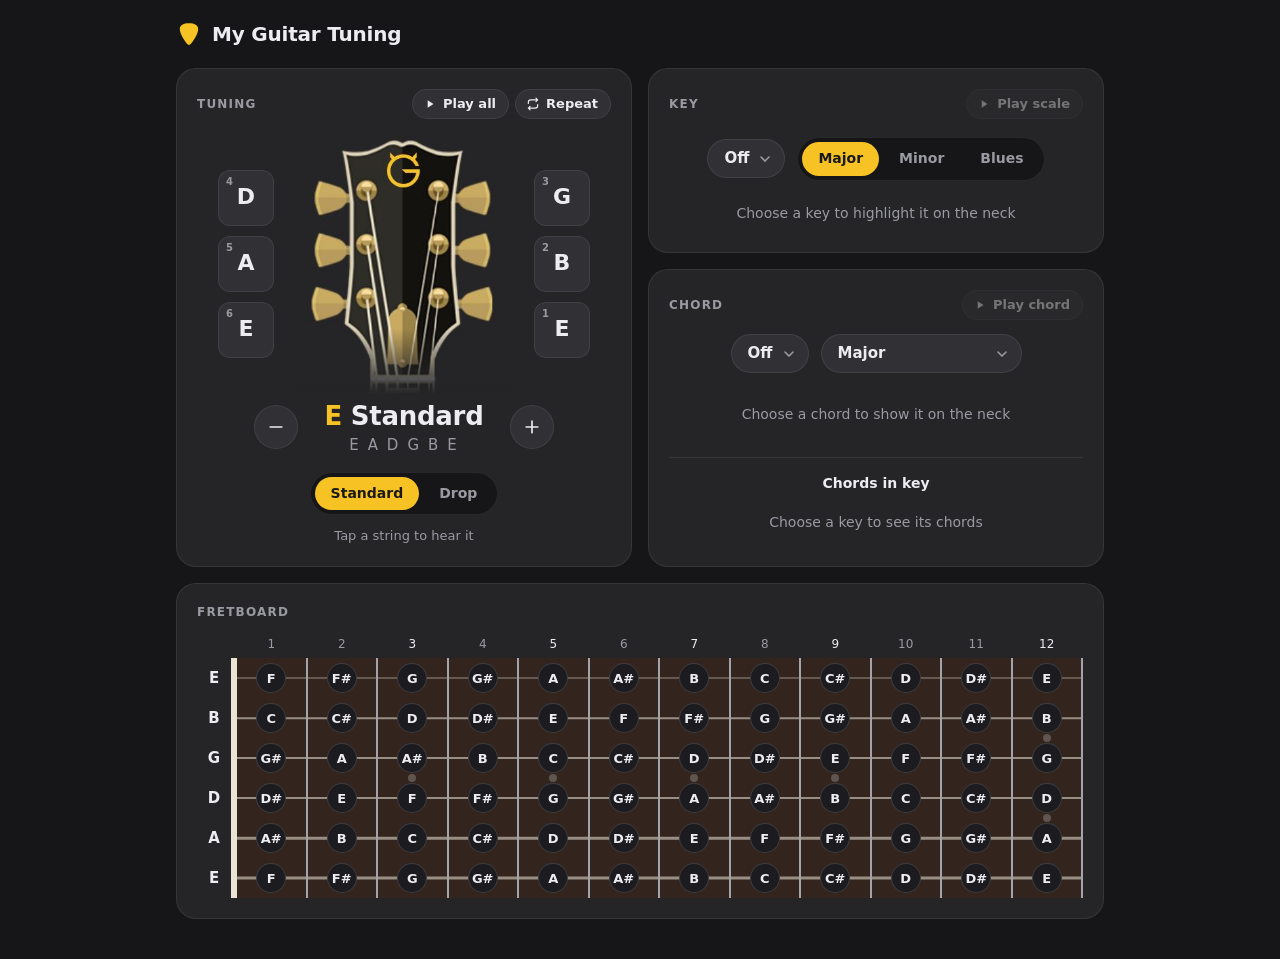
==== commit 044f4cdc: "Больше звуков" ====
--- a/index.html
+++ b/index.html
@@ -34,7 +34,7 @@
             <div class="card__head">
                 <h2 class="card__title" id="tuningTitle">Tuning</h2>
                 <div class="sound">
-                    <button class="sound__btn sound__all" type="button">
+                    <button class="sound__btn sound__btn_play sound__all" type="button">
                         <svg viewBox="0 0 24 24" aria-hidden="true"><path d="M8 5.5v13l10-6.5z"/></svg>
                         Play all
                     </button>
@@ -86,7 +86,13 @@
         </section>
 
         <section class="card key" aria-labelledby="keyTitle">
-            <h2 class="card__title" id="keyTitle">Key</h2>
+            <div class="card__head">
+                <h2 class="card__title" id="keyTitle">Key</h2>
+                <button class="sound__btn sound__btn_play key__play" type="button" disabled>
+                    <svg viewBox="0 0 24 24" aria-hidden="true"><path d="M8 5.5v13l10-6.5z"/></svg>
+                    Play scale
+                </button>
+            </div>
             <div class="key__body">
                 <div class="key__inner">
                     <select class="select" id="keyRoot" aria-label="Key root note">
@@ -117,7 +123,13 @@
         </section>
 
         <section class="card chord" aria-labelledby="chordTitle">
-            <h2 class="card__title" id="chordTitle">Chord</h2>
+            <div class="card__head">
+                <h2 class="card__title" id="chordTitle">Chord</h2>
+                <button class="sound__btn sound__btn_play chord__play" type="button" disabled>
+                    <svg viewBox="0 0 24 24" aria-hidden="true"><path d="M8 5.5v13l10-6.5z"/></svg>
+                    Play chord
+                </button>
+            </div>
             <div class="chord__inner">
                 <select class="select" id="chordRoot" aria-label="Chord root note">
                     <option value="">Off</option>
@@ -143,9 +155,15 @@
             <div class="chord__key">
                 <div class="chord__key-head">
                     <span class="chord__key-title">Chords in key</span>
-                    <div class="segmented segmented_small chord__size" role="group" aria-label="Chord size" hidden>
-                        <button class="segmented__btn" data-size="3" aria-pressed="true">Triads</button>
-                        <button class="segmented__btn" data-size="4" aria-pressed="false">7th</button>
+                    <div class="chord__key-tools" hidden>
+                        <div class="segmented segmented_small chord__size" role="group" aria-label="Chord size">
+                            <button class="segmented__btn" data-size="3" aria-pressed="true">Triads</button>
+                            <button class="segmented__btn" data-size="4" aria-pressed="false">7th</button>
+                        </div>
+                        <button class="sound__btn sound__btn_play chord__play-all" type="button">
+                            <svg viewBox="0 0 24 24" aria-hidden="true"><path d="M8 5.5v13l10-6.5z"/></svg>
+                            Play all
+                        </button>
                     </div>
                 </div>
                 <div class="chord__list">
--- a/css/style.css
+++ b/css/style.css
@@ -335,9 +335,15 @@
   stroke-linejoin: round;
 }
 
-.sound__all svg {
+/* кнопки с треугольником ▶ */
+.sound__btn_play svg {
   fill: currentColor;
   stroke: none;
+}
+
+.sound__btn:disabled {
+  opacity: 0.4;
+  cursor: default;
 }
 
 .sound__btn[aria-pressed="true"] {
@@ -417,6 +423,17 @@
   box-shadow: inset 0 0 0 2px var(--text);
 }
 
+/* нота звучит (гамма, аккорд) */
+.chip_playing {
+  animation: chip-pop 0.45s ease-out;
+}
+
+@keyframes chip-pop {
+  40% {
+    transform: scale(1.25);
+  }
+}
+
 .hint {
   font-size: 14px;
   line-height: 32px;
@@ -484,6 +501,14 @@
   font-weight: 600;
 }
 
+.chord__key-tools {
+  display: flex;
+  flex-wrap: wrap;
+  align-items: center;
+  justify-content: center;
+  gap: 8px;
+}
+
 .chord__list {
   display: flex;
   flex-wrap: wrap;
@@ -572,7 +597,7 @@
 
   .control__btn:hover,
   .app__notes-item:hover,
-  .sound__btn:hover:not([aria-pressed="true"]),
+  .sound__btn:hover:not([aria-pressed="true"]):not(:disabled),
   .select:hover,
   .chord__item:hover:not([aria-pressed="true"]) {
     background-color: var(--surface-3);
--- a/css/neck.css
+++ b/css/neck.css
@@ -172,6 +172,25 @@
 .fret_0 .note.note_root { color: var(--root); }
 .fret_0 .note.note_key { color: var(--text); }
 
+/* нота звучит — расходящееся кольцо (только box-shadow: transform у .note занят центровкой) */
+.note.note_playing {
+    animation: note-ring 0.6s ease-out;
+}
+
+@keyframes note-ring {
+    0% {
+        box-shadow: 0 0 0 0 rgba(247, 194, 35, 0.9);
+    }
+
+    100% {
+        box-shadow: 0 0 0 12px rgba(247, 194, 35, 0);
+    }
+}
+
+.fret_0 .note.note_playing {
+    animation: none;
+}
+
 @media (max-width: 760px) {
     .guitar-neck__inner {
         --open-size: 34px;
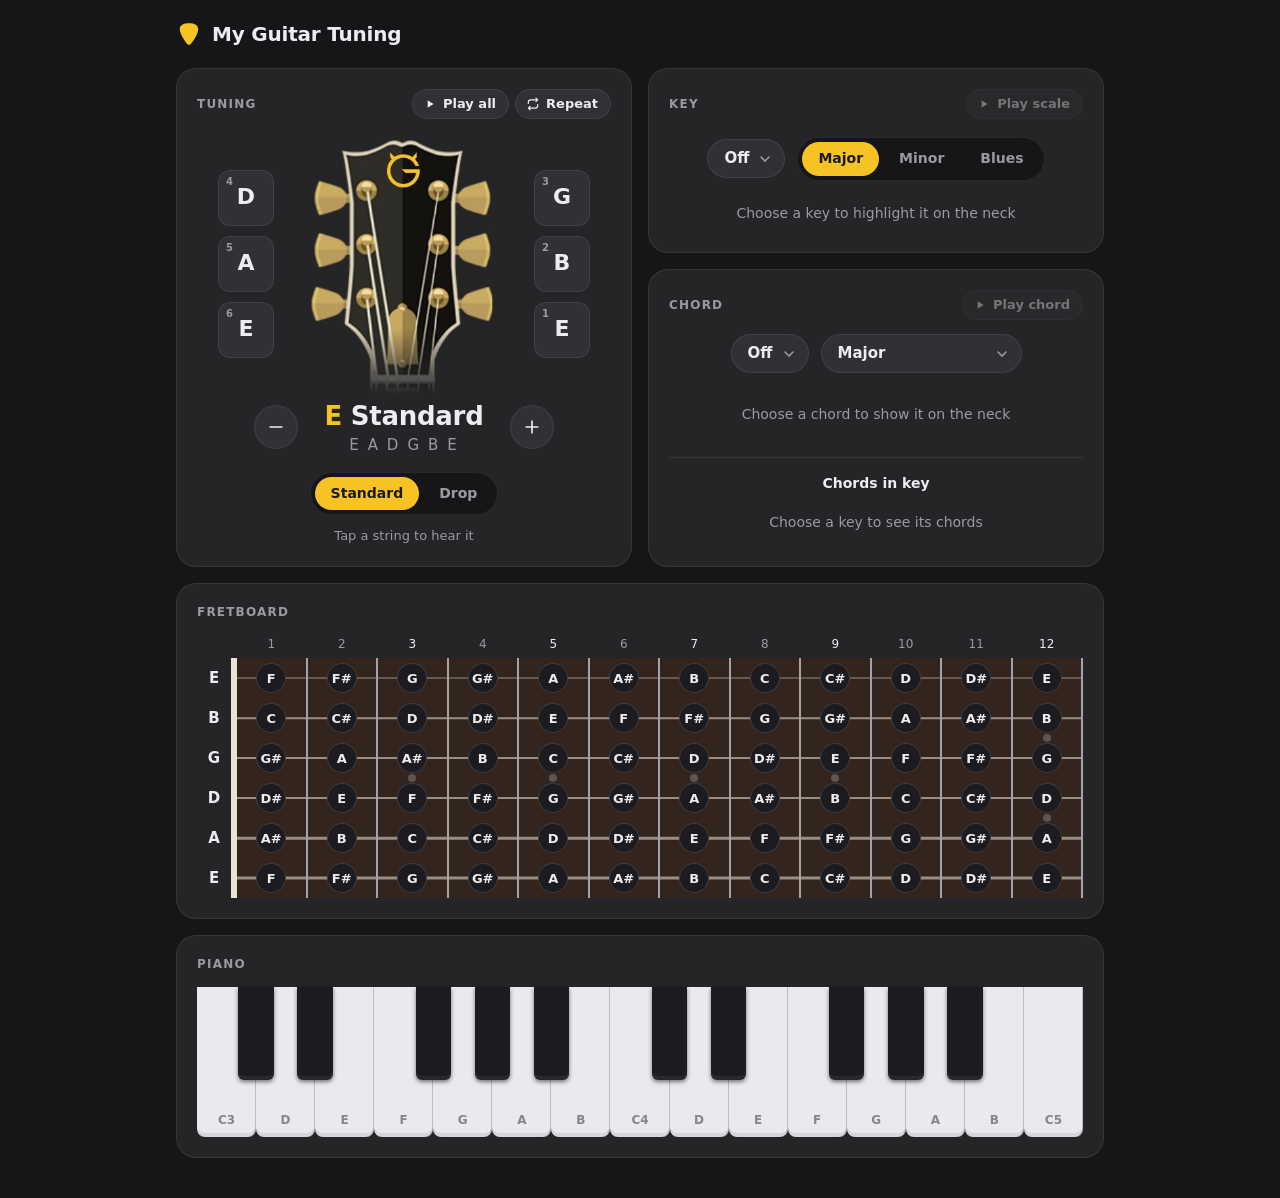
==== commit ea21988d: "пианинка" ====
--- a/index.html
+++ b/index.html
@@ -11,11 +11,13 @@
     <link rel="stylesheet" href="./css/reset.css">
     <link rel="stylesheet" href="./css/style.css">
     <link rel="stylesheet" href="./css/neck.css">
-    <!-- порядок важен: theory.js → neck.js → main.js (main.js при запуске вызывает highlightNeck() из neck.js) -->
+    <link rel="stylesheet" href="./css/piano.css">
+    <!-- порядок важен: theory.js (NOTES, гаммы, аккорды) → piano.js → neck.js → main.js
+         (при запуске вызывает highlightNeck() из neck.js) → sound.js (пользуется всеми предыдущими) -->
     <script defer src="js/theory.js"></script>
+    <script defer src="js/piano.js"></script>
     <script defer src="js/neck.js"></script>
     <script defer src="js/main.js"></script>
-    <!-- звук струн; от порядка не зависит, NOTES использует только при клике -->
     <script defer src="js/sound.js"></script>
 </head>
 
@@ -453,6 +455,12 @@
                 </div>
             </div>
         </section>
+
+        <section class="card piano" aria-labelledby="pianoTitle">
+            <h2 class="card__title" id="pianoTitle">Piano</h2>
+            <!-- клавиши строит piano.js -->
+            <div class="piano__keys" role="group" aria-label="Piano keys — tap to play"></div>
+        </section>
     </main>
 </body>
 
--- a/css/style.css
+++ b/css/style.css
@@ -416,6 +416,7 @@
   font-size: 14px;
   font-weight: 700;
   color: var(--accent-ink);
+  cursor: pointer; /* фишка — кнопка: по нажатию звучит нота (sound.js) */
 }
 
 .chip_root {
@@ -593,6 +594,10 @@
 @media (hover: hover) {
   .segmented__btn:hover:not([aria-pressed="true"]) {
     color: var(--text);
+  }
+
+  .chip:hover {
+    filter: brightness(1.1);
   }
 
   .control__btn:hover,
@@ -604,20 +609,22 @@
   }
 }
 
-/* широкий экран: «Tuning» слева на две строки, справа «Key» и «Chord», гриф снизу во всю ширину */
+/* широкий экран: «Tuning» слева на две строки, справа «Key» и «Chord», гриф и пианино снизу во всю ширину */
 @media (min-width: 900px) {
   .main {
     grid-template-columns: 1fr 1fr;
     grid-template-areas:
       "tuning key"
       "tuning chord"
-      "neck neck";
+      "neck neck"
+      "piano piano";
   }
 
   .tuning { grid-area: tuning; }
   .key { grid-area: key; }
   .chord { grid-area: chord; }
   .guitar-neck { grid-area: neck; }
+  .piano { grid-area: piano; }
 }
 
 @media (max-width: 400px) {
--- a/css/neck.css
+++ b/css/neck.css
@@ -117,6 +117,7 @@
     font-size: var(--note-font);
     font-weight: 600;
     line-height: 1;
+    cursor: pointer; /* по нажатию звучит нота этого лада (sound.js) */
     transition: background-color var(--ease), border-color var(--ease), color var(--ease), box-shadow var(--ease);
 }
 
@@ -191,6 +192,12 @@
     animation: none;
 }
 
+@media (hover: hover) {
+    .note:hover {
+        filter: brightness(1.25);
+    }
+}
+
 @media (max-width: 760px) {
     .guitar-neck__inner {
         --open-size: 34px;
--- a/css/piano.css
+++ b/css/piano.css
@@ -0,0 +1,101 @@
+/* Клавиатура пианино. Белые клавиши — flex-ряд, чёрные лежат поверх (position: absolute)
+   на границе после --pos белых. --whites (число белых клавиш) ставит piano.js,
+   --offset — сколько белых скрыто слева (на телефоне нижняя октава спрятана). */
+.piano__keys {
+    --offset: 0;
+    --white-w: calc(100% / (var(--whites) - var(--offset)));
+
+    position: relative;
+    display: flex;
+    height: 150px;
+    -webkit-user-select: none;
+    user-select: none;
+    touch-action: manipulation;
+}
+
+.piano__key {
+    display: flex;
+    align-items: flex-end;
+    justify-content: center;
+    padding-bottom: 8px;
+    font-size: 12px;
+    font-weight: 600;
+    transition: background-color var(--ease), color var(--ease), box-shadow var(--ease);
+}
+
+.piano__key_white {
+    flex: 1 1 0;
+    min-width: 0;
+    background-color: #e9e9ee;
+    color: #85858d;
+    border-radius: 0 0 8px 8px;
+    box-shadow: inset -1px 0 0 rgba(0, 0, 0, 0.18), inset 0 -4px 0 rgba(0, 0, 0, 0.08);
+}
+
+.piano__key_black {
+    position: absolute;
+    top: 0;
+    left: calc(var(--white-w) * (var(--pos) - var(--offset) - 0.3));
+    z-index: 1;
+    width: calc(var(--white-w) * 0.6);
+    height: 62%;
+    padding-bottom: 6px;
+    background-color: #1c1c20;
+    border-radius: 0 0 6px 6px;
+    box-shadow: inset 0 -4px 0 rgba(255, 255, 255, 0.06), 0 2px 4px rgba(0, 0, 0, 0.5);
+    font-size: 11px;
+    color: transparent; /* подпись видна только у подсвеченных */
+}
+
+/* подсветка — те же цвета, что и на грифе; классы ставит highlightPiano() из piano.js */
+.piano__key_tone {
+    background-color: var(--accent);
+    color: var(--accent-ink);
+}
+
+.piano__key_root {
+    background-color: var(--root);
+    color: var(--accent-ink);
+    box-shadow: inset 0 0 0 3px var(--text);
+}
+
+.piano__key_key {
+    box-shadow: inset 0 0 0 3px var(--accent);
+}
+
+.piano__key_black.piano__key_key {
+    color: var(--accent);
+}
+
+/* клавиша нажата (звучит) */
+.piano__key_playing {
+    animation: key-press 0.35s ease-out;
+}
+
+@keyframes key-press {
+    0% {
+        filter: brightness(0.7);
+    }
+}
+
+@media (hover: hover) {
+    .piano__key:hover {
+        filter: brightness(1.08);
+    }
+
+    .piano__key_black:hover {
+        filter: brightness(1.6);
+    }
+}
+
+/* телефон: одна октава C4…C5 */
+@media (max-width: 560px) {
+    .piano__keys {
+        --offset: 7;
+        height: 130px;
+    }
+
+    .piano__key_low {
+        display: none;
+    }
+}
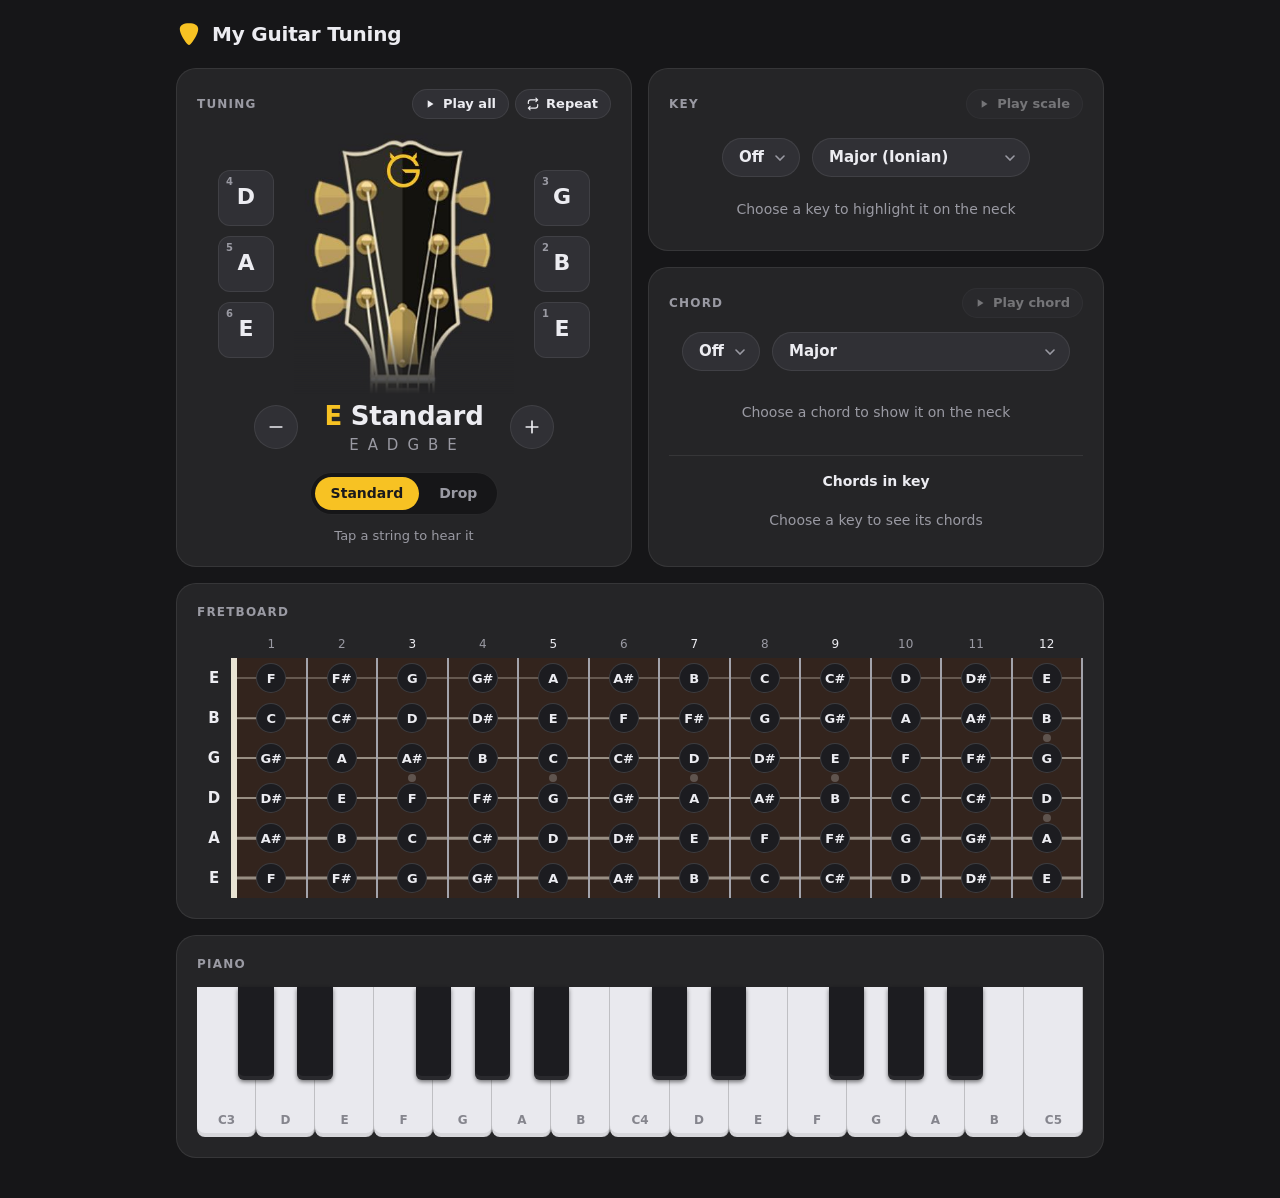
==== commit 74d1d434: "Больше тональностей" ====
--- a/index.html
+++ b/index.html
@@ -112,11 +112,8 @@
                             <option>A#</option>
                             <option>B</option>
                     </select>
-                    <div class="segmented key__types" role="group" aria-label="Scale">
-                        <button class="segmented__btn" data-scale="major" aria-pressed="true">Major</button>
-                        <button class="segmented__btn" data-scale="minor" aria-pressed="false">Minor</button>
-                        <button class="segmented__btn" data-scale="blues" aria-pressed="false">Blues</button>
-                    </div>
+                    <!-- гаммы с группами добавляет neck.js из SCALE_GROUPS (theory.js) -->
+                    <select class="select" id="keyType" aria-label="Scale"></select>
                 </div>
                 <div class="key__notes" aria-live="polite">
                     <span class="hint">Choose a key to highlight it on the neck</span>
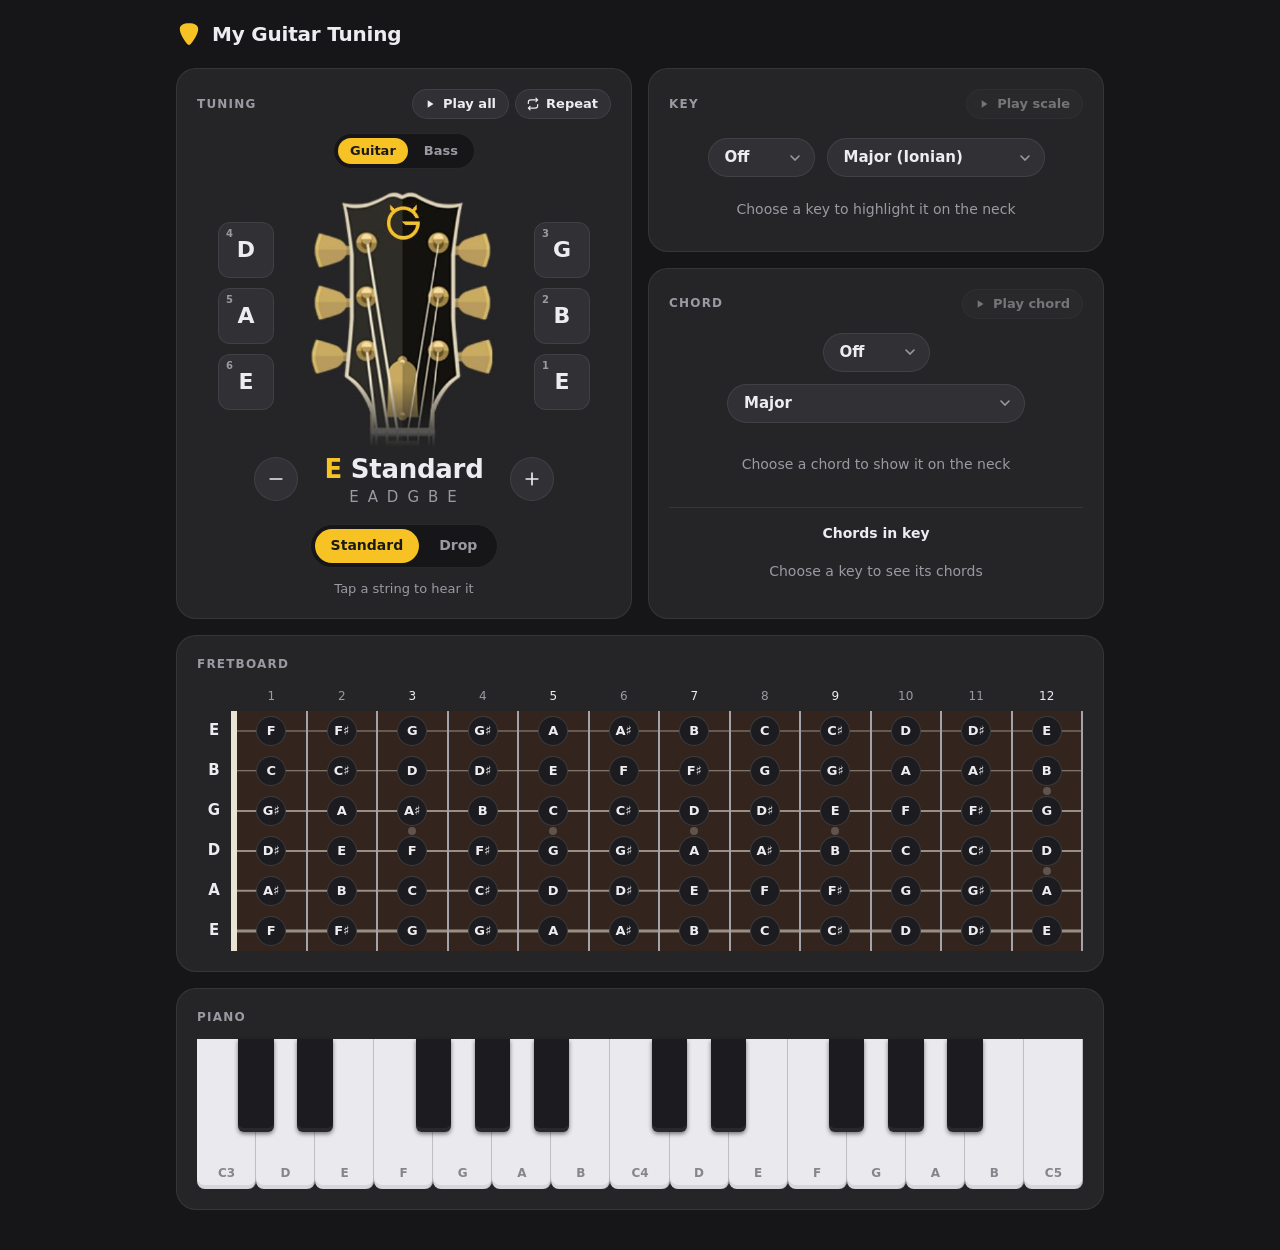
==== commit e55624b6: "Add flats, chord shapes, JS fretboard and bass guitar Note spelling: - note names follow the selecte" ====
--- a/index.html
+++ b/index.html
@@ -12,9 +12,13 @@
     <link rel="stylesheet" href="./css/style.css">
     <link rel="stylesheet" href="./css/neck.css">
     <link rel="stylesheet" href="./css/piano.css">
-    <!-- порядок важен: theory.js (NOTES, гаммы, аккорды) → piano.js → neck.js → main.js
+    <!-- порядок важен: theory.js (NOTES, гаммы, аккорды, строи) → shapes.js (аппликатуры) → fretboard.js (гриф)
+         → instrument.js (гитара/бас: окошки струн, головка, гриф) → piano.js → neck.js → main.js
          (при запуске вызывает highlightNeck() из neck.js) → sound.js (пользуется всеми предыдущими) -->
     <script defer src="js/theory.js"></script>
+    <script defer src="js/shapes.js"></script>
+    <script defer src="js/fretboard.js"></script>
+    <script defer src="js/instrument.js"></script>
     <script defer src="js/piano.js"></script>
     <script defer src="js/neck.js"></script>
     <script defer src="js/main.js"></script>
@@ -46,20 +50,25 @@
                     </button>
                 </div>
             </div>
+            <!-- инструмент: гитара или бас (4 или 5 струн), см. instrument.js -->
+            <div class="instrument">
+                <div class="segmented segmented_small instrument__type" role="group" aria-label="Instrument">
+                    <button class="segmented__btn" data-instrument="guitar" aria-pressed="true">Guitar</button>
+                    <button class="segmented__btn" data-instrument="bass" aria-pressed="false">Bass</button>
+                </div>
+                <div class="segmented segmented_small instrument__strings" role="group" aria-label="Bass strings" hidden>
+                    <button class="segmented__btn" data-strings="4" aria-pressed="true">4 strings</button>
+                    <button class="segmented__btn" data-strings="5" aria-pressed="false">5 strings</button>
+                </div>
+            </div>
+            <!-- окошки струн (кнопки) строит instrument.js: слева толстые струны, справа тонкие -->
             <div class="app__inner">
-                <div class="app__notes" role="group" aria-label="Strings — tap to hear">
-                    <button class="app__notes-item app__notes-item_string4" type="button" data-string="4">D</button>
-                    <button class="app__notes-item app__notes-item_string5" type="button" data-string="5">A</button>
-                    <button class="app__notes-item app__notes-item_string6" type="button" data-string="6">E</button>
-                </div>
-
-                <img class="app__img" src="img/img.JPG" alt="Изображение головки грифа гитары">
-
-                <div class="app__notes" role="group" aria-label="Strings — tap to hear">
-                    <button class="app__notes-item app__notes-item_string3" type="button" data-string="3">G</button>
-                    <button class="app__notes-item app__notes-item_string2" type="button" data-string="2">B</button>
-                    <button class="app__notes-item app__notes-item_string1" type="button" data-string="1">E</button>
-                </div>
+                <div class="app__notes app__notes_left" role="group" aria-label="Strings — tap to hear"></div>
+
+                <img class="app__img app__img_guitar" src="img/img.JPG" alt="Изображение головки грифа гитары">
+                <svg class="app__img app__img_bass" viewBox="0 0 220 262" role="img" aria-label="Головка грифа бас-гитары" hidden></svg>
+
+                <div class="app__notes app__notes_right" role="group" aria-label="Strings — tap to hear"></div>
             </div>
 
             <div class="control">
@@ -100,16 +109,16 @@
                     <select class="select" id="keyRoot" aria-label="Key root note">
                         <option value="">Off</option>
                             <option>C</option>
-                            <option>C#</option>
+                            <option value="C♯">C♯ / D♭</option>
                             <option>D</option>
-                            <option>D#</option>
+                            <option value="D♯">D♯ / E♭</option>
                             <option>E</option>
                             <option>F</option>
-                            <option>F#</option>
+                            <option value="F♯">F♯ / G♭</option>
                             <option>G</option>
-                            <option>G#</option>
+                            <option value="G♯">G♯ / A♭</option>
                             <option>A</option>
-                            <option>A#</option>
+                            <option value="A♯">A♯ / B♭</option>
                             <option>B</option>
                     </select>
                     <!-- гаммы с группами добавляет neck.js из SCALE_GROUPS (theory.js) -->
@@ -133,16 +142,16 @@
                 <select class="select" id="chordRoot" aria-label="Chord root note">
                     <option value="">Off</option>
                         <option>C</option>
-                        <option>C#</option>
+                        <option value="C♯">C♯ / D♭</option>
                         <option>D</option>
-                        <option>D#</option>
+                        <option value="D♯">D♯ / E♭</option>
                         <option>E</option>
                         <option>F</option>
-                        <option>F#</option>
+                        <option value="F♯">F♯ / G♭</option>
                         <option>G</option>
-                        <option>G#</option>
+                        <option value="G♯">G♯ / A♭</option>
                         <option>A</option>
-                        <option>A#</option>
+                        <option value="A♯">A♯ / B♭</option>
                         <option>B</option>
                 </select>
                 <!-- типы аккордов добавляет neck.js из CHORDS (theory.js) -->
@@ -150,6 +159,25 @@
             </div>
             <div class="chord__notes" aria-live="polite">
                 <span class="hint">Choose a chord to show it on the neck</span>
+            </div>
+            <!-- что показывать на грифе: все ноты аккорда или одну аппликатуру (shapes.js) -->
+            <div class="chord__shape-bar" hidden>
+                <div class="segmented segmented_small chord__view" role="group" aria-label="Show on the neck">
+                    <button class="segmented__btn" data-view="all" aria-pressed="true">All notes</button>
+                    <button class="segmented__btn" data-view="shape" aria-pressed="false">Shape</button>
+                </div>
+                <div class="chord__shape-nav" hidden>
+                    <button class="chord__shape-btn chord__shape-prev" type="button" aria-label="Previous shape">
+                        <svg viewBox="0 0 24 24" aria-hidden="true"><path d="M15 6l-6 6 6 6"/></svg>
+                    </button>
+                    <div class="chord__shape-info" aria-live="polite">
+                        <span class="chord__shape-name"></span>
+                        <span class="chord__shape-tab"></span>
+                    </div>
+                    <button class="chord__shape-btn chord__shape-next" type="button" aria-label="Next shape">
+                        <svg viewBox="0 0 24 24" aria-hidden="true"><path d="M9 6l6 6-6 6"/></svg>
+                    </button>
+                </div>
             </div>
             <div class="chord__key">
                 <div class="chord__key-head">
@@ -176,281 +204,8 @@
                 <h2 class="card__title" id="neckTitle">Fretboard</h2>
                 <ul class="legend" aria-label="Legend" hidden></ul>
             </div>
-            <div class="guitar-neck__inner">
-                <div class="fret fret_0">
-                    <div class="string string1">
-                        <!-- <div class="fret-number">0</div> -->
-                        <div class="note">E</div>
-                    </div>
-                    <div class="string string2">
-                        <div class="note">B</div>
-                    </div>
-                    <div class="string string3">
-                        <div class="note">G</div>
-                    </div>
-                    <div class="string string4">
-                        <div class="note">D</div>
-                    </div>
-                    <div class="string string5">
-                        <div class="note">A</div>
-                    </div>
-                    <div class="string string6">
-                        <div class="note">E</div>
-                    </div>
-                </div>
-                <div class="fret fret_1">
-                    <div class="string string1">
-                        <div class="fret-number">1</div>
-                        <div class="note">F</div>
-                    </div>
-                    <div class="string string2">
-                        <div class="note">C</div>
-                    </div>
-                    <div class="string string3">
-                        <div class="note">G#</div>
-                    </div>
-                    <div class="string string4">
-                        <div class="note">D#</div>
-                    </div>
-                    <div class="string string5">
-                        <div class="note">A#</div>
-                    </div>
-                    <div class="string string6">
-                        <div class="note">F</div>
-                    </div>
-                </div>
-                <div class="fret fret_2">
-                    <div class="string string1">
-                        <div class="fret-number">2</div>
-                        <div class="note">F#</div>
-                    </div>
-                    <div class="string string2">
-                        <div class="note">C#</div>
-                    </div>
-                    <div class="string string3">
-                        <div class="note">A</div>
-                    </div>
-                    <div class="string string4">
-                        <div class="note">E</div>
-                    </div>
-                    <div class="string string5">
-                        <div class="note">B</div>
-                    </div>
-                    <div class="string string6">
-                        <div class="note">F#</div>
-                    </div>
-                </div>
-                <div class="fret fret_3">
-                    <div class="string string1">
-                        <div class="fret-number">3</div>
-                        <div class="note">G</div>
-                    </div>
-                    <div class="string string2">
-                        <div class="note">D</div>
-                    </div>
-                    <div class="string string3">
-                        <div class="note">A#</div>
-                    </div>
-                    <div class="string string4">
-                        <div class="note">F</div>
-                    </div>
-                    <div class="string string5">
-                        <div class="note">C</div>
-                    </div>
-                    <div class="string string6">
-                        <div class="note">G</div>
-                    </div>
-                </div>
-                <div class="fret fret_4">
-                    <div class="string string1">
-                        <div class="fret-number">4</div>
-                        <div class="note">G#</div>
-                    </div>
-                    <div class="string string2">
-                        <div class="note">D#</div>
-                    </div>
-                    <div class="string string3">
-                        <div class="note">B</div>
-                    </div>
-                    <div class="string string4">
-                        <div class="note">F#</div>
-                    </div>
-                    <div class="string string5">
-                        <div class="note">C#</div>
-                    </div>
-                    <div class="string string6">
-                        <div class="note">G#</div>
-                    </div>
-                </div>
-                <div class="fret fret_5">
-                    <div class="string string1">
-                        <div class="fret-number">5</div>
-                        <div class="note">A</div>
-                    </div>
-                    <div class="string string2">
-                        <div class="note">E</div>
-                    </div>
-                    <div class="string string3">
-                        <div class="note">C</div>
-                    </div>
-                    <div class="string string4">
-                        <div class="note">G</div>
-                    </div>
-                    <div class="string string5">
-                        <div class="note">D</div>
-                    </div>
-                    <div class="string string6">
-                        <div class="note">A</div>
-                    </div>
-                </div>
-                <div class="fret fret_6">
-                    <div class="string string1">
-                        <div class="fret-number">6</div>
-                        <div class="note">A#</div>
-                    </div>
-                    <div class="string string2">
-                        <div class="note">F</div>
-                    </div>
-                    <div class="string string3">
-                        <div class="note">C#</div>
-                    </div>
-                    <div class="string string4">
-                        <div class="note">G#</div>
-                    </div>
-                    <div class="string string5">
-                        <div class="note">D#</div>
-                    </div>
-                    <div class="string string6">
-                        <div class="note">A#</div>
-                    </div>
-                </div>
-                <div class="fret fret_7">
-                    <div class="string string1">
-                        <div class="fret-number">7</div>
-                        <div class="note">B</div>
-                    </div>
-                    <div class="string string2">
-                        <div class="note">F#</div>
-                    </div>
-                    <div class="string string3">
-                        <div class="note">D</div>
-                    </div>
-                    <div class="string string4">
-                        <div class="note">A</div>
-                    </div>
-                    <div class="string string5">
-                        <div class="note">E</div>
-                    </div>
-                    <div class="string string6">
-                        <div class="note">B</div>
-                    </div>
-                </div>
-                <div class="fret fret_8">
-                    <div class="string string1">
-                        <div class="fret-number">8</div>
-                        <div class="note">C</div>
-                    </div>
-                    <div class="string string2">
-                        <div class="note">G</div>
-                    </div>
-                    <div class="string string3">
-                        <div class="note">D#</div>
-                    </div>
-                    <div class="string string4">
-                        <div class="note">A#</div>
-                    </div>
-                    <div class="string string5">
-                        <div class="note">F</div>
-                    </div>
-                    <div class="string string6">
-                        <div class="note">C</div>
-                    </div>
-                </div>
-                <div class="fret fret_9">
-                    <div class="string string1">
-                        <div class="fret-number">9</div>
-                        <div class="note">C#</div>
-                    </div>
-                    <div class="string string2">
-                        <div class="note">G#</div>
-                    </div>
-                    <div class="string string3">
-                        <div class="note">E</div>
-                    </div>
-                    <div class="string string4">
-                        <div class="note">B</div>
-                    </div>
-                    <div class="string string5">
-                        <div class="note">F#</div>
-                    </div>
-                    <div class="string string6">
-                        <div class="note">C#</div>
-                    </div>
-                </div>
-                <div class="fret fret_10">
-                    <div class="string string1">
-                        <div class="fret-number">10</div>
-                        <div class="note">D</div>
-                    </div>
-                    <div class="string string2">
-                        <div class="note">A</div>
-                    </div>
-                    <div class="string string3">
-                        <div class="note">F</div>
-                    </div>
-                    <div class="string string4">
-                        <div class="note">C</div>
-                    </div>
-                    <div class="string string5">
-                        <div class="note">G</div>
-                    </div>
-                    <div class="string string6">
-                        <div class="note">D</div>
-                    </div>
-                </div>
-                <div class="fret fret_11">
-                    <div class="string string1">
-                        <div class="fret-number">11</div>
-                        <div class="note">D#</div>
-                    </div>
-                    <div class="string string2">
-                        <div class="note">A#</div>
-                    </div>
-                    <div class="string string3">
-                        <div class="note">F#</div>
-                    </div>
-                    <div class="string string4">
-                        <div class="note">C#</div>
-                    </div>
-                    <div class="string string5">
-                        <div class="note">G#</div>
-                    </div>
-                    <div class="string string6">
-                        <div class="note">D#</div>
-                    </div>
-                </div>
-                <div class="fret fret_12">
-                    <div class="string string1">
-                        <div class="fret-number">12</div>
-                        <div class="note">E</div>
-                    </div>
-                    <div class="string string2">
-                        <div class="note">B</div>
-                    </div>
-                    <div class="string string3">
-                        <div class="note">G</div>
-                    </div>
-                    <div class="string string4">
-                        <div class="note">D</div>
-                    </div>
-                    <div class="string string5">
-                        <div class="note">A</div>
-                    </div>
-                    <div class="string string6">
-                        <div class="note">E</div>
-                    </div>
-                </div>
-            </div>
+            <!-- гриф строит fretboard.js: число струн и ладов — параметры -->
+            <div class="guitar-neck__inner"></div>
         </section>
 
         <section class="card piano" aria-labelledby="pianoTitle">
--- a/css/style.css
+++ b/css/style.css
@@ -17,6 +17,14 @@
   --accent-ink: #1a1a1c;  /* текст на золотой/красной заливке */
   --root: #ff6b4a;        /* тоника выбранной тональности */
   --muted: #55555b;       /* ноты не из тональности */
+  --accent-dim: rgba(247, 194, 35, 0.45); /* ноты аккорда вне выбранной аппликатуры */
+
+  /* нарисованная головка баса — в тон фото гитары */
+  --head-body: #18181b;
+  --head-shine: rgba(255, 255, 255, 0.06);
+  --head-binding: #e9e3d3;
+  --head-tuner: #cfa64a;
+  --head-string: rgba(236, 230, 216, 0.8);
 
   --radius: 20px;
   --radius-sm: 12px;
@@ -238,6 +246,15 @@
   color: var(--text-muted);
 }
 
+/* переключатель инструмента: Guitar | Bass и у баса 4 | 5 струн */
+.instrument {
+  display: flex;
+  flex-wrap: wrap;
+  justify-content: center;
+  gap: 8px;
+  margin-bottom: 16px;
+}
+
 .app__img {
   display: block;
   width: 220px;
@@ -245,6 +262,45 @@
   /* гриф на картинке плавно растворяется внизу, а не обрезается */
   -webkit-mask-image: linear-gradient(to bottom, #000 75%, transparent);
   mask-image: linear-gradient(to bottom, #000 75%, transparent);
+}
+
+/* SVG-головка баса (рисует instrument.js); размер — как у фото, высота — по viewBox */
+.app__img_bass {
+  height: auto;
+}
+
+.headstock__body {
+  fill: var(--head-body);
+  stroke: var(--head-binding);
+  stroke-width: 2.5;
+}
+
+.headstock__shine {
+  fill: var(--head-shine);
+}
+
+.headstock__logo,
+.headstock__key,
+.headstock__post {
+  fill: var(--head-tuner);
+}
+
+.headstock__shaft {
+  fill: var(--head-tuner);
+  opacity: 0.8;
+}
+
+.headstock__hole {
+  fill: var(--head-body);
+}
+
+.headstock__string {
+  stroke: var(--head-string);
+  stroke-linecap: round;
+}
+
+.headstock__nut {
+  fill: var(--head-binding);
 }
 
 .control {
@@ -482,6 +538,71 @@
 }
 
 /* аккорды выбранной тональности */
+/* аппликатуры: All notes | Shape и ← позиция → */
+.chord__shape-bar {
+  display: flex;
+  flex-direction: column;
+  align-items: center;
+  gap: 10px;
+  margin-top: 14px;
+}
+
+.chord__shape-nav {
+  display: flex;
+  align-items: center;
+  gap: 10px;
+  width: 100%;
+  max-width: 340px;
+}
+
+.chord__shape-btn {
+  flex: none;
+  width: 32px;
+  height: 32px;
+  display: grid;
+  place-items: center;
+  background-color: var(--surface-2);
+  border: 1px solid var(--line);
+  border-radius: 50%;
+  transition: background-color var(--ease);
+}
+
+.chord__shape-btn svg {
+  width: 16px;
+  height: 16px;
+  fill: none;
+  stroke: currentColor;
+  stroke-width: 2;
+  stroke-linecap: round;
+  stroke-linejoin: round;
+}
+
+.chord__shape-btn:disabled {
+  opacity: 0.4;
+  cursor: default;
+}
+
+.chord__shape-info {
+  flex: 1;
+  min-width: 0;
+  display: flex;
+  flex-direction: column;
+  align-items: center;
+  text-align: center;
+}
+
+.chord__shape-name {
+  font-size: 14px;
+  font-weight: 600;
+}
+
+.chord__shape-tab {
+  font-size: 12px;
+  letter-spacing: 0.08em;
+  font-variant-numeric: tabular-nums;
+  color: var(--text-muted);
+}
+
 .chord__key {
   margin-top: 16px;
   padding-top: 16px;
@@ -586,6 +707,10 @@
   border: 2px solid var(--accent);
 }
 
+.legend__item_dim::before {
+  border: 2px solid var(--accent-dim);
+}
+
 .legend__item_out::before {
   border: 1px solid var(--muted);
 }
@@ -604,6 +729,7 @@
   .app__notes-item:hover,
   .sound__btn:hover:not([aria-pressed="true"]):not(:disabled),
   .select:hover,
+  .chord__shape-btn:hover:not(:disabled),
   .chord__item:hover:not([aria-pressed="true"]) {
     background-color: var(--surface-3);
   }
@@ -632,6 +758,18 @@
     padding: 16px;
   }
 
+  /* 7 фишек гаммы с бемолями (E♭ A♭ B♭) должны помещаться в одну строку и на 320px */
+  .key__notes {
+    gap: 4px;
+  }
+
+  .chip {
+    min-width: 30px;
+    height: 30px;
+    padding: 0 4px;
+    font-size: 13px;
+  }
+
   .app__inner {
     gap: 12px;
   }
--- a/css/neck.css
+++ b/css/neck.css
@@ -48,18 +48,14 @@
     background-color: var(--string);
 }
 
-.string1 { --gauge: 1px; }
-.string2 { --gauge: 1.5px; }
-.string3 { --gauge: 2px; }
-.string4 { --gauge: 2px; }
-.string5 { --gauge: 2.5px; }
-.string6 { --gauge: 3px; }
+/* --gauge (толщина струны) ставит fretboard.js на каждую клетку — от числа струн */
 
 .fret_0 .string::before {
     display: none;
 }
 
-/* перламутровые точки: одна на 3, 5, 7, 9 ладу, две на 12-м */
+/* перламутровые точки: одна на 3, 5, 7, 9 ладу, две на 12-м. Места поперёк грифа (--dot, --dot-a, --dot-b —
+   доли от 1-й струны) ставит fretboard.js от числа струн, чтобы точка была между струнами */
 .fret_3::after,
 .fret_5::after,
 .fret_7::after,
@@ -68,7 +64,7 @@
 .fret_12::after {
     content: "";
     position: absolute;
-    top: 50%;
+    top: var(--dot);
     left: 50%;
     width: 8px;  /* помещается в зазор между кружками нот на любой ширине */
     height: 8px;
@@ -77,8 +73,8 @@
     transform: translate(-50%, -50%);
 }
 
-.fret_12::before { top: 33.333%; }
-.fret_12::after { top: 66.667%; }
+.fret_12::before { top: var(--dot-a); }
+.fret_12::after { top: var(--dot-b); }
 
 /* номер лада стоит в клетке 1-й струны и выносится за край грифа */
 .fret-number {
@@ -159,10 +155,17 @@
     color: var(--muted);
 }
 
+/* режим Shape: ноты аккорда вне выбранной аппликатуры — приглушены, но видны */
+.note.note_dim {
+    border-color: var(--accent-dim);
+    color: var(--accent-dim);
+}
+
 /* на ладу 0 кружков нет — те же цвета у текста */
 .fret_0 .note.note_tone,
 .fret_0 .note.note_root,
 .fret_0 .note.note_key,
+.fret_0 .note.note_dim,
 .fret_0 .note.note_out {
     background-color: transparent;
     border-color: transparent;
@@ -172,6 +175,30 @@
 .fret_0 .note.note_tone { color: var(--accent); }
 .fret_0 .note.note_root { color: var(--root); }
 .fret_0 .note.note_key { color: var(--text); }
+
+/* режим Shape на ладу 0: открытая играющая струна — кольцо (O), неиграющая — × вместо названия.
+   Текст ноты остаётся в DOM (по нему считается высота), его только прячем */
+.fret_0 .note.note_open {
+    border: 2px solid var(--accent);
+}
+
+.fret_0 .note.note_open.note_root {
+    border-color: var(--root);
+}
+
+.fret_0 .note.note_muted {
+    color: transparent;
+}
+
+.fret_0 .note.note_muted::after {
+    content: "×";
+    position: absolute;
+    inset: 0;
+    display: grid;
+    place-items: center;
+    font-size: 18px;
+    color: var(--text-muted);
+}
 
 /* нота звучит — расходящееся кольцо (только box-shadow: transform у .note занят центровкой) */
 .note.note_playing {
@@ -259,8 +286,17 @@
         text-align: left;
     }
 
-    .fret_12::before { top: 50%; left: 33.333%; }
-    .fret_12::after { top: 50%; left: 66.667%; }
+    /* струны идут справа налево (1-я справа), поэтому доли считаем от правого края */
+    .fret_3::after,
+    .fret_5::after,
+    .fret_7::after,
+    .fret_9::after {
+        top: 50%;
+        left: calc(100% - var(--dot));
+    }
+
+    .fret_12::before { top: 50%; left: calc(100% - var(--dot-a)); }
+    .fret_12::after { top: 50%; left: calc(100% - var(--dot-b)); }
 }
 
 @media (max-width: 360px) {
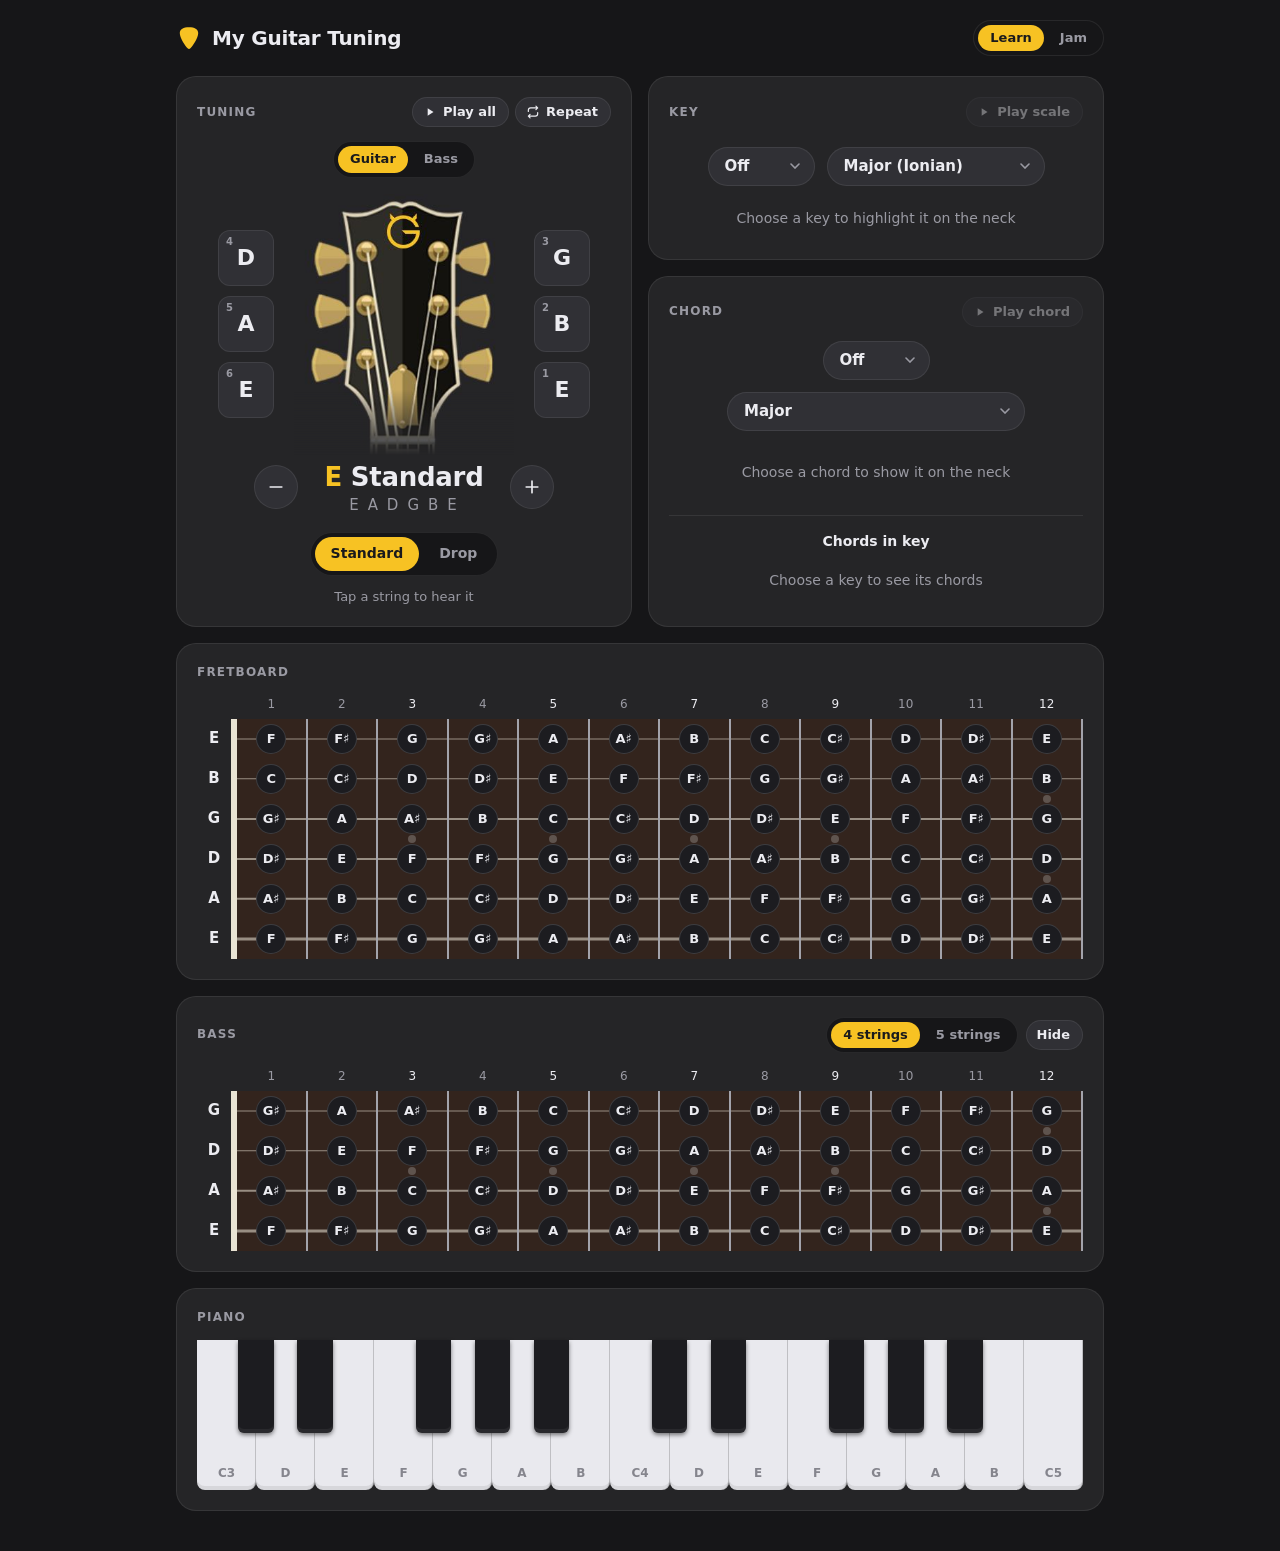
==== commit 2b3a662e: "Режим джема" ====
--- a/index.html
+++ b/index.html
@@ -13,8 +13,8 @@
     <link rel="stylesheet" href="./css/neck.css">
     <link rel="stylesheet" href="./css/piano.css">
     <!-- порядок важен: theory.js (NOTES, гаммы, аккорды, строи) → shapes.js (аппликатуры) → fretboard.js (гриф)
-         → instrument.js (гитара/бас: окошки струн, головка, гриф) → piano.js → neck.js → main.js
-         (при запуске вызывает highlightNeck() из neck.js) → sound.js (пользуется всеми предыдущими) -->
+         → instrument.js (гитара/бас: окошки струн, головка, оба грифа) → piano.js → neck.js → main.js
+         (при запуске вызывает highlightNeck() из neck.js) → sound.js (пользуется всеми предыдущими) → jam.js -->
     <script defer src="js/theory.js"></script>
     <script defer src="js/shapes.js"></script>
     <script defer src="js/fretboard.js"></script>
@@ -23,6 +23,7 @@
     <script defer src="js/neck.js"></script>
     <script defer src="js/main.js"></script>
     <script defer src="js/sound.js"></script>
+    <script defer src="js/jam.js"></script>
 </head>
 
 <body>
@@ -32,6 +33,11 @@
                 <path d="M12 2C6.9 2 3.5 3.7 3.5 7.3c0 4.8 5.1 12 7.2 14.1a1.8 1.8 0 0 0 2.6 0c2.1-2.1 7.2-9.3 7.2-14.1C20.5 3.7 17.1 2 12 2z" fill="currentColor"/>
             </svg>
             <h1 class="header__title">My Guitar Tuning</h1>
+            <!-- Learn — всё приложение, Jam — пэд с нотами тональности (jam.js) -->
+            <div class="segmented segmented_small header__mode" role="group" aria-label="Mode">
+                <button class="segmented__btn" data-mode="learn" aria-pressed="true">Learn</button>
+                <button class="segmented__btn" data-mode="jam" aria-pressed="false">Jam</button>
+            </div>
         </div>
     </header>
 
@@ -50,15 +56,11 @@
                     </button>
                 </div>
             </div>
-            <!-- инструмент: гитара или бас (4 или 5 струн), см. instrument.js -->
+            <!-- какая головка показана и каким инструментом звучат фишки и Play (см. instrument.js); строй общий -->
             <div class="instrument">
                 <div class="segmented segmented_small instrument__type" role="group" aria-label="Instrument">
                     <button class="segmented__btn" data-instrument="guitar" aria-pressed="true">Guitar</button>
                     <button class="segmented__btn" data-instrument="bass" aria-pressed="false">Bass</button>
-                </div>
-                <div class="segmented segmented_small instrument__strings" role="group" aria-label="Bass strings" hidden>
-                    <button class="segmented__btn" data-strings="4" aria-pressed="true">4 strings</button>
-                    <button class="segmented__btn" data-strings="5" aria-pressed="false">5 strings</button>
                 </div>
             </div>
             <!-- окошки струн (кнопки) строит instrument.js: слева толстые струны, справа тонкие -->
@@ -130,6 +132,32 @@
             </div>
         </section>
 
+        <!-- режим джема: пэд только с нотами тональности из карточки Key (jam.js) -->
+        <section class="card jam" aria-labelledby="jamTitle" hidden>
+            <div class="card__head">
+                <h2 class="card__title" id="jamTitle">Jam</h2>
+                <div class="jam__tools">
+                    <div class="segmented segmented_small jam__sound" role="group" aria-label="Jam sound">
+                        <button class="segmented__btn" data-sound="guitar" aria-pressed="true">Guitar</button>
+                        <button class="segmented__btn" data-sound="bass" aria-pressed="false">Bass</button>
+                        <button class="segmented__btn" data-sound="piano" aria-pressed="false">Piano</button>
+                    </div>
+                    <div class="jam__octave">
+                        <button class="jam__octave-btn" type="button" data-step="-1" aria-label="Octave down">
+                            <svg viewBox="0 0 24 24" aria-hidden="true"><path d="M5 12h14"/></svg>
+                        </button>
+                        <span class="jam__octave-label" aria-live="polite"></span>
+                        <button class="jam__octave-btn" type="button" data-step="1" aria-label="Octave up">
+                            <svg viewBox="0 0 24 24" aria-hidden="true"><path d="M12 5v14M5 12h14"/></svg>
+                        </button>
+                    </div>
+                </div>
+            </div>
+            <p class="hint jam__hint">Choose a key above — its notes will appear here</p>
+            <div class="jam__pad" role="group" aria-label="Notes of the key" tabindex="-1"></div>
+            <p class="jam__keys">Keyboard: Z…M lower row, A…L middle, Q…O upper · ← → octave</p>
+        </section>
+
         <section class="card chord" aria-labelledby="chordTitle">
             <div class="card__head">
                 <h2 class="card__title" id="chordTitle">Chord</h2>
@@ -204,8 +232,23 @@
                 <h2 class="card__title" id="neckTitle">Fretboard</h2>
                 <ul class="legend" aria-label="Legend" hidden></ul>
             </div>
-            <!-- гриф строит fretboard.js: число струн и ладов — параметры -->
-            <div class="guitar-neck__inner"></div>
+            <!-- гриф гитары строит instrument.js через buildFretboard (fretboard.js) -->
+            <div class="guitar-neck__inner" data-instrument="guitar"></div>
+        </section>
+
+        <section class="card guitar-neck guitar-neck_bass" aria-labelledby="bassTitle">
+            <div class="card__head">
+                <h2 class="card__title" id="bassTitle">Bass</h2>
+                <div class="guitar-neck__tools">
+                    <div class="segmented segmented_small guitar-neck__strings" role="group" aria-label="Bass strings">
+                        <button class="segmented__btn" data-strings="4" aria-pressed="true">4 strings</button>
+                        <button class="segmented__btn" data-strings="5" aria-pressed="false">5 strings</button>
+                    </div>
+                    <button class="sound__btn guitar-neck__toggle" type="button" aria-expanded="true" aria-controls="bassNeck">Hide</button>
+                </div>
+            </div>
+            <!-- гриф баса (4 или 5 струн) строит instrument.js; строй — общий с гитарой -->
+            <div class="guitar-neck__inner" id="bassNeck" data-instrument="bass"></div>
         </section>
 
         <section class="card piano" aria-labelledby="pianoTitle">
--- a/css/style.css
+++ b/css/style.css
@@ -95,8 +95,9 @@
 
 .header__inner {
   display: flex;
-  align-items: center;
-  gap: 10px;
+  flex-wrap: wrap; /* на узком экране Learn | Jam уходит на свою строку, а заголовок не переносится */
+  align-items: center;
+  gap: 8px 10px;
 }
 
 .header__logo {
@@ -110,6 +111,11 @@
   font-size: 20px;
   font-weight: 700;
   letter-spacing: -0.01em;
+}
+
+/* Learn | Jam — справа в шапке */
+.header__mode {
+  margin-left: auto;
 }
 
 /* сетка карточек: на широком экране «Tuning» и «Key» рядом, гриф во всю ширину */
@@ -148,6 +154,19 @@
 }
 
 .card__head .card__title {
+  margin-bottom: 0;
+}
+
+/* заголовок карточки Bass: 4 | 5 струн и Hide/Show */
+.guitar-neck__tools {
+  display: flex;
+  flex-wrap: wrap;
+  align-items: center;
+  gap: 8px;
+}
+
+/* свёрнутая карточка Bass: под заголовком ничего нет — убираем его нижний отступ */
+.guitar-neck_bass:has(.guitar-neck__inner[hidden]) .card__head {
   margin-bottom: 0;
 }
 
@@ -246,7 +265,7 @@
   color: var(--text-muted);
 }
 
-/* переключатель инструмента: Guitar | Bass и у баса 4 | 5 струн */
+/* переключатель инструмента в карточке Tuning: Guitar | Bass */
 .instrument {
   display: flex;
   flex-wrap: wrap;
@@ -672,6 +691,133 @@
   opacity: 0.7;
 }
 
+/* режим джема: пэд — сетка, ряды — октавы (сверху верхняя), столбцы — ступени гаммы (--degrees ставит jam.js) */
+.jam__tools {
+  display: flex;
+  flex-wrap: wrap;
+  align-items: center;
+  gap: 8px;
+}
+
+.jam__octave {
+  display: flex;
+  align-items: center;
+  gap: 6px;
+}
+
+.jam__octave-btn {
+  width: 32px;
+  height: 32px;
+  display: grid;
+  place-items: center;
+  background-color: var(--surface-2);
+  border: 1px solid var(--line);
+  border-radius: 50%;
+  transition: background-color var(--ease);
+}
+
+.jam__octave-btn svg {
+  width: 16px;
+  height: 16px;
+  fill: none;
+  stroke: currentColor;
+  stroke-width: 2;
+  stroke-linecap: round;
+}
+
+.jam__octave-btn:disabled {
+  opacity: 0.4;
+  cursor: default;
+}
+
+.jam__octave-label {
+  min-width: 86px;
+  text-align: center;
+  font-size: 13px;
+  font-variant-numeric: tabular-nums;
+  color: var(--text-muted);
+}
+
+.jam__hint {
+  text-align: center;
+}
+
+.jam__pad {
+  display: grid;
+  grid-template-columns: repeat(var(--degrees, 7), minmax(0, 1fr));
+  gap: 8px;
+  /* играть, а не прокручивать и выделять: жесты пальцем на пэде обрабатывает jam.js */
+  touch-action: none;
+  -webkit-user-select: none;
+  user-select: none;
+  -webkit-touch-callout: none;
+}
+
+/* фокус на пэд ставит jam.js (чтобы работали клавиши) — рамка вокруг всего пэда не нужна */
+.jam__pad:focus-visible {
+  outline: none;
+}
+
+.jam__btn {
+  min-width: 0;
+  min-height: 72px;
+  display: flex;
+  flex-direction: column;
+  align-items: center;
+  justify-content: center;
+  gap: 2px;
+  background-color: var(--surface-2);
+  border: 1px solid var(--line);
+  border-radius: var(--radius-sm);
+  transition: background-color 0.08s ease, transform 0.08s ease;
+}
+
+.jam__btn_root {
+  background-color: var(--root);
+  border-color: var(--root);
+  color: var(--accent-ink);
+}
+
+.jam__btn_active {
+  background-color: var(--accent);
+  border-color: var(--accent);
+  color: var(--accent-ink);
+  transform: scale(0.96);
+}
+
+.jam__note {
+  font-size: 18px;
+  font-weight: 700;
+}
+
+.jam__degree {
+  font-size: 11px;
+  opacity: 0.7;
+}
+
+.jam__key {
+  padding: 0 6px;
+  border-radius: 6px;
+  background-color: var(--line);
+  font-size: 11px;
+  font-weight: 600;
+}
+
+.jam__keys {
+  margin-top: 12px;
+  text-align: center;
+  font-size: 12px;
+  color: var(--text-muted);
+}
+
+/* на сенсорных экранах без мыши подписи клавиш не нужны */
+@media (hover: none) {
+  .jam__key,
+  .jam__keys {
+    display: none;
+  }
+}
+
 /* легенда над грифом; пункты рисует neck.js */
 .legend {
   display: flex;
@@ -730,6 +876,8 @@
   .sound__btn:hover:not([aria-pressed="true"]):not(:disabled),
   .select:hover,
   .chord__shape-btn:hover:not(:disabled),
+  .jam__octave-btn:hover:not(:disabled),
+  .jam__btn:hover:not(.jam__btn_active):not(.jam__btn_root),
   .chord__item:hover:not([aria-pressed="true"]) {
     background-color: var(--surface-3);
   }
@@ -743,19 +891,54 @@
       "tuning key"
       "tuning chord"
       "neck neck"
+      "bass bass"
       "piano piano";
   }
 
+  /* режим джема: Key и пэд рядом, грифы и пианино снизу */
+  .main.main_jam {
+    grid-template-columns: 1fr 2fr;
+    grid-template-areas:
+      "key jam"
+      "neck neck"
+      "bass bass"
+      "piano piano";
+  }
+
+  .jam { grid-area: jam; }
   .tuning { grid-area: tuning; }
   .key { grid-area: key; }
   .chord { grid-area: chord; }
   .guitar-neck { grid-area: neck; }
+  .guitar-neck_bass { grid-area: bass; }
   .piano { grid-area: piano; }
 }
 
 @media (max-width: 400px) {
   .card {
     padding: 16px;
+  }
+
+  /* 7 нот в ряд на 320px — каждый пиксель ширины на кнопки: меньше отступы, без номера ступени */
+  .jam {
+    padding-left: 10px;
+    padding-right: 10px;
+  }
+
+  .jam__pad {
+    gap: 4px;
+  }
+
+  .jam__btn {
+    min-height: 68px;
+  }
+
+  .jam__note {
+    font-size: 15px;
+  }
+
+  .jam__degree {
+    display: none;
   }
 
   /* 7 фишек гаммы с бемолями (E♭ A♭ B♭) должны помещаться в одну строку и на 320px */
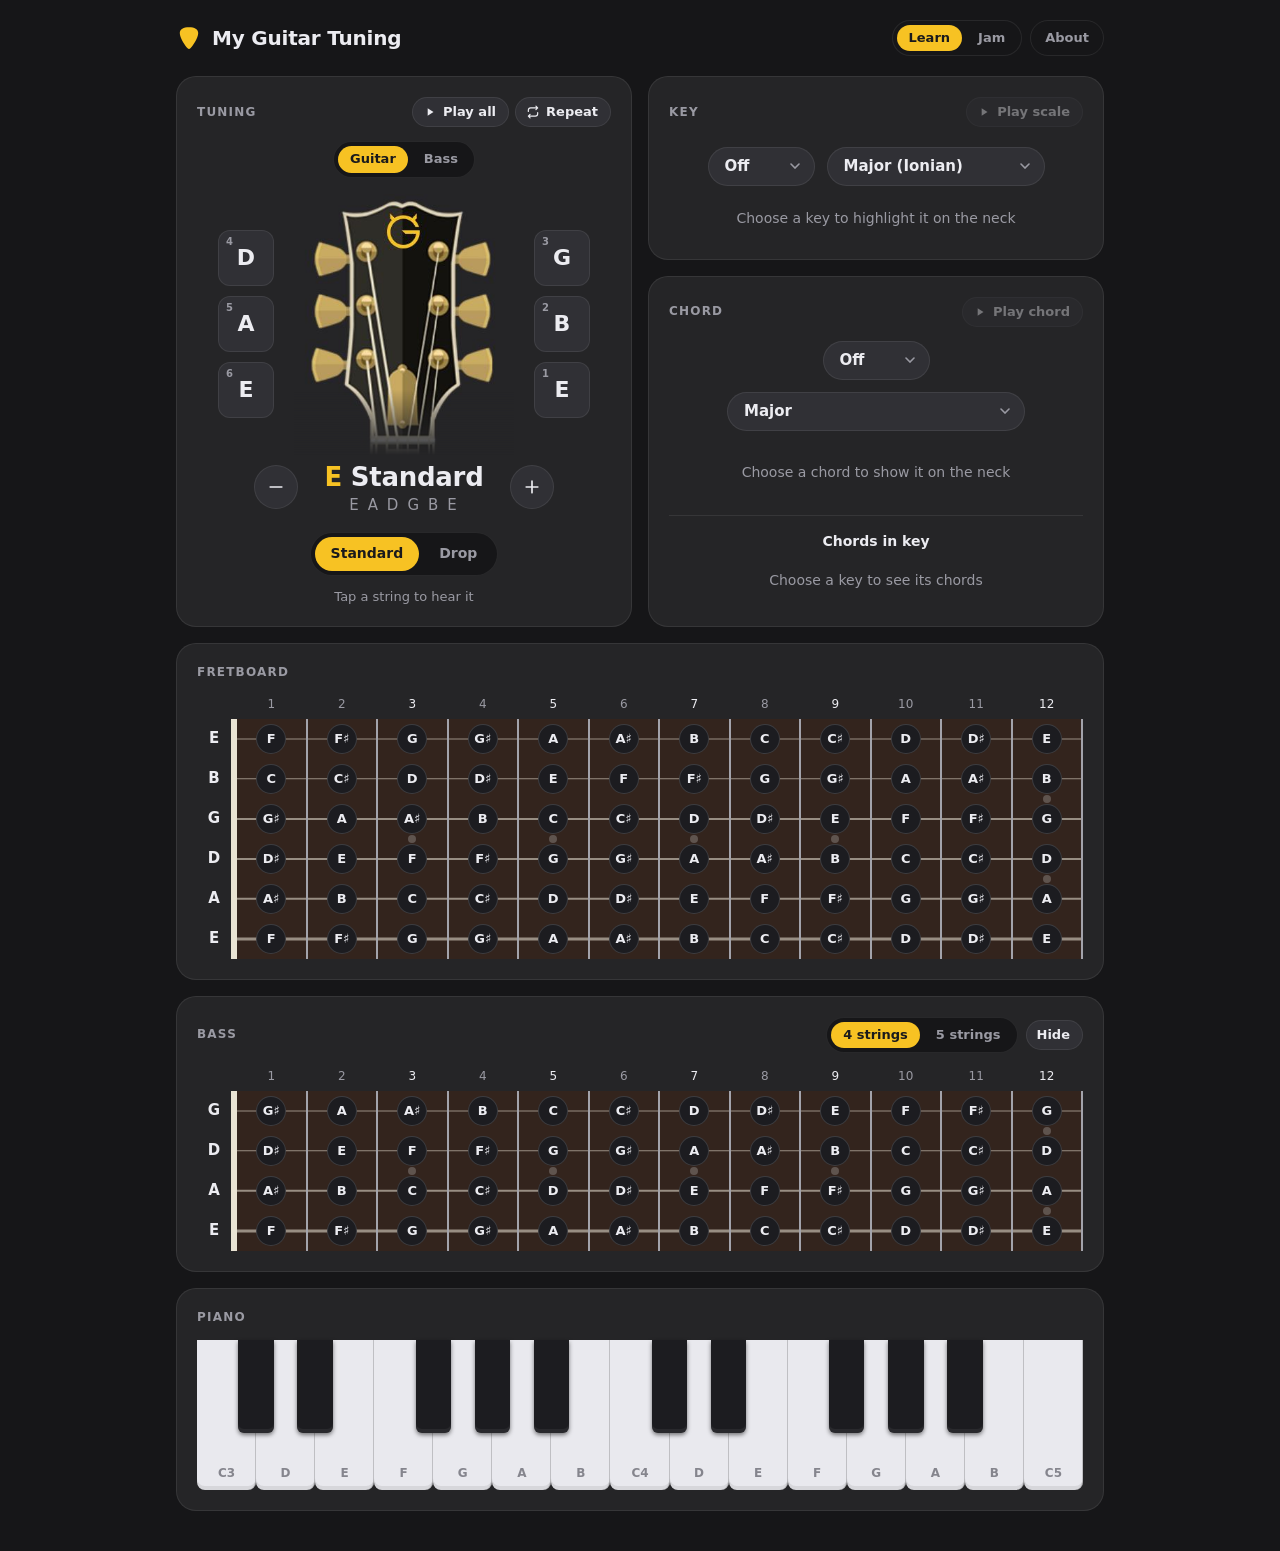
==== commit 403e52d2: "О программе" ====
--- a/index.html
+++ b/index.html
@@ -33,10 +33,13 @@
                 <path d="M12 2C6.9 2 3.5 3.7 3.5 7.3c0 4.8 5.1 12 7.2 14.1a1.8 1.8 0 0 0 2.6 0c2.1-2.1 7.2-9.3 7.2-14.1C20.5 3.7 17.1 2 12 2z" fill="currentColor"/>
             </svg>
             <h1 class="header__title">My Guitar Tuning</h1>
-            <!-- Learn — всё приложение, Jam — пэд с нотами тональности (jam.js) -->
-            <div class="segmented segmented_small header__mode" role="group" aria-label="Mode">
-                <button class="segmented__btn" data-mode="learn" aria-pressed="true">Learn</button>
-                <button class="segmented__btn" data-mode="jam" aria-pressed="false">Jam</button>
+            <div class="header__actions">
+                <!-- Learn — всё приложение, Jam — пэд с нотами тональности (jam.js) -->
+                <div class="segmented segmented_small header__mode" role="group" aria-label="Mode">
+                    <button class="segmented__btn" data-mode="learn" aria-pressed="true">Learn</button>
+                    <button class="segmented__btn" data-mode="jam" aria-pressed="false">Jam</button>
+                </div>
+                <a class="header__link" href="about.html">About</a>
             </div>
         </div>
     </header>
--- a/css/style.css
+++ b/css/style.css
@@ -113,9 +113,27 @@
   letter-spacing: -0.01em;
 }
 
-/* Learn | Jam — справа в шапке */
-.header__mode {
+/* справа в шапке: Learn | Jam и ссылка About (на странице About — Back to app); на узком экране
+   переносятся на свою строку вместе */
+.header__actions {
+  display: flex;
+  align-items: center;
+  gap: 8px;
   margin-left: auto;
+}
+
+.header__link {
+  display: inline-flex;
+  align-items: center;
+  align-self: stretch; /* высотой с переключатель Learn | Jam */
+  min-height: 34px;
+  padding: 0 14px;
+  border: 1px solid var(--line);
+  border-radius: 999px;
+  font-size: 13px;
+  font-weight: 600;
+  color: var(--text-muted);
+  transition: background-color var(--ease), color var(--ease);
 }
 
 /* сетка карточек: на широком экране «Tuning» и «Key» рядом, гриф во всю ширину */
@@ -863,7 +881,8 @@
 
 /* наведение — только там, где есть мышь */
 @media (hover: hover) {
-  .segmented__btn:hover:not([aria-pressed="true"]) {
+  .segmented__btn:hover:not([aria-pressed="true"]),
+  .header__link:hover {
     color: var(--text);
   }
 
@@ -872,6 +891,7 @@
   }
 
   .control__btn:hover,
+  .header__link:hover,
   .app__notes-item:hover,
   .sound__btn:hover:not([aria-pressed="true"]):not(:disabled),
   .select:hover,
